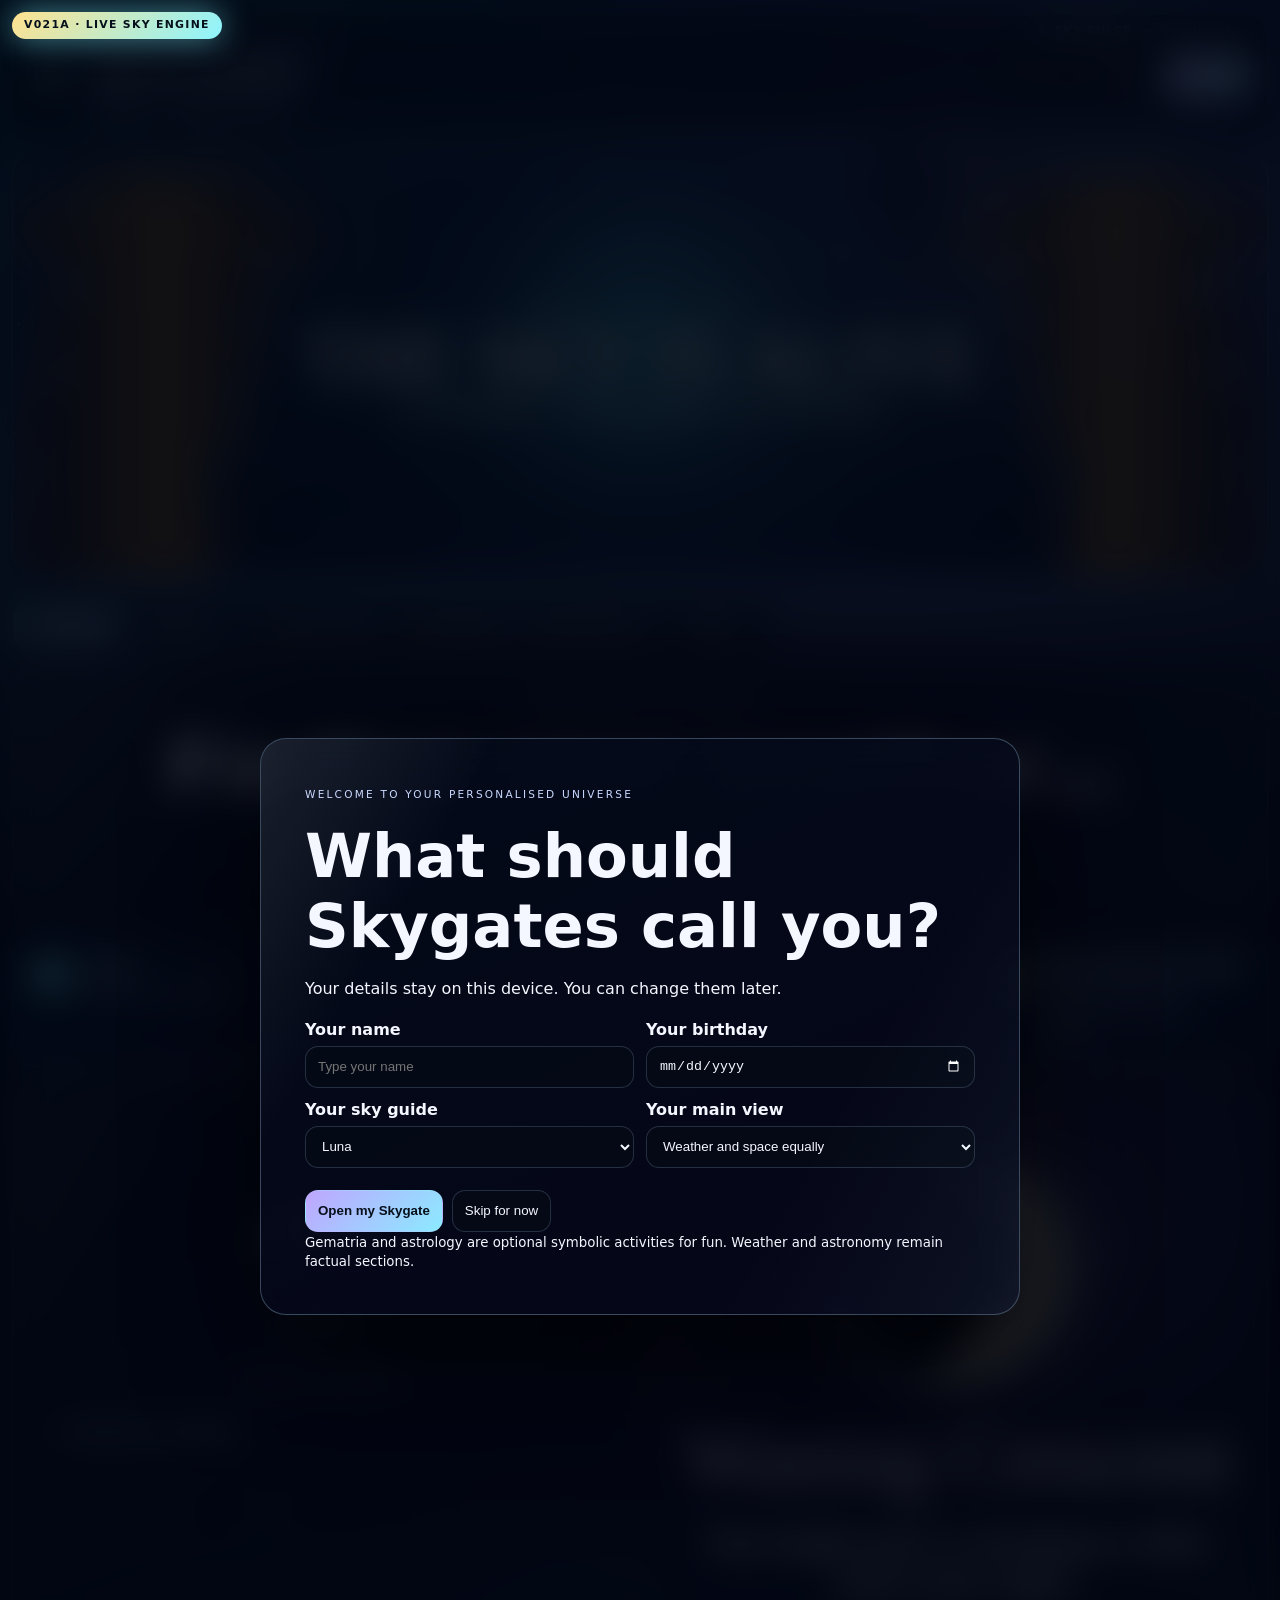
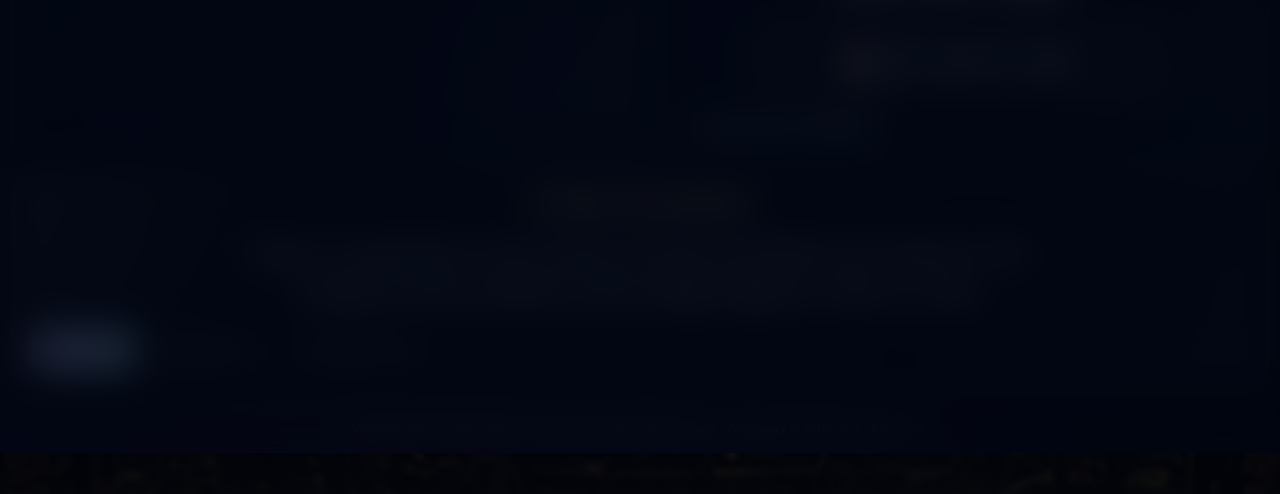
==== index.html @ b2c06897 "Publish Skygates V021 Living Sky: index.html" ====
<!doctype html><html lang="en"><head>
<meta charset="utf-8"><meta name="viewport" content="width=device-width,initial-scale=1,viewport-fit=cover"><meta name="theme-color" content="#07111f"><meta name="color-scheme" content="dark"><meta name="mobile-web-app-capable" content="yes"><meta name="apple-mobile-web-app-capable" content="yes"><meta name="apple-mobile-web-app-status-bar-style" content="black-translucent"><meta name="apple-mobile-web-app-title" content="Skygates"><meta name="description" content="SKYGATES WEATHER & ASTRONOMY — a living personalised digital weather and astronomy universe with name setup, birth Moon, custom guidance and optional symbolic number play."><link rel="manifest" href="./manifest.webmanifest"><link rel="icon" href="./oracle-icon.svg" type="image/svg+xml"><link rel="apple-touch-icon" sizes="180x180" href="./apple-touch-icon.png"><title>SKYGATES · Living Personalised Universe</title><link rel="stylesheet" href="./app.css?v=021a-visible-engine-1"></head>
<body><canvas id="digitalWorld" aria-hidden="true"></canvas><canvas id="cosmosCanvas" aria-hidden="true"></canvas><div class="scene"></div><div class="atmosphere" aria-hidden="true"><div class="cloud cloud-a"></div><div class="cloud cloud-b"></div><div class="mist"></div><div class="rain-field"></div><div class="aurora"></div></div><div class="veil"></div><div class="portal-ring" aria-hidden="true"><span></span><span></span><span></span></div><main id="app"></main><div id="modalRoot"></div><footer>Weather data: Open-Meteo · Moon cycle calculated locally · Astrology is reflective guidance.</footer><script>
(function(){
 const K='skygates-v021a-cache-reset';
 if(!sessionStorage.getItem(K)){
   sessionStorage.setItem(K,'1');
   Promise.all([
     'serviceWorker' in navigator ? navigator.serviceWorker.getRegistrations().then(rs=>Promise.all(rs.map(r=>r.unregister()))) : Promise.resolve(),
     'caches' in window ? caches.keys().then(ks=>Promise.all(ks.map(k=>caches.delete(k)))) : Promise.resolve()
   ]).then(()=>{ if(!location.search.includes('v=021a')) location.replace(location.pathname+'?v=021a-visible-engine'); });
 }
})();
</script><script src="./app.js?v=021a-visible-engine-1" defer></script></body></html>
---- app.css ----
:root{--bg:#050913;--p:rgba(7,16,31,.86);--p2:rgba(15,10,35,.84);--edge:rgba(180,215,255,.18);--txt:#f4f7ff;--mut:#aab7ca;--cyan:#8beaff;--vio:#c5a7ff;--gold:#f2d384;--good:#8df0b9;--warn:#ffd28c;--safe:env(safe-area-inset-bottom,0px)}*{box-sizing:border-box}html,body{margin:0;min-height:100%;background:#03060d;color:var(--txt);font-family:Inter,system-ui,-apple-system,Segoe UI,Arial,sans-serif}body{padding-bottom:calc(78px + var(--safe));overflow-x:hidden}.scene,.veil{position:fixed;inset:0;pointer-events:none}.scene{background:url('./bali-skygate.webp') center/cover no-repeat fixed;filter:saturate(.88) brightness(.48)}.veil{background:radial-gradient(circle at 70% 13%,rgba(185,213,255,.18),transparent 20%),linear-gradient(120deg,rgba(2,19,34,.82),rgba(21,8,39,.78) 58%,rgba(3,6,15,.94))}.shell{position:relative;z-index:1;width:min(1500px,calc(100% - 24px));margin:auto;padding:14px 0 30px}.top{display:flex;justify-content:space-between;align-items:center;gap:16px;padding:16px 18px;border:1px solid var(--edge);border-radius:24px;background:rgba(5,11,24,.8);backdrop-filter:blur(22px);box-shadow:0 22px 60px rgba(0,0,0,.4)}.brand{display:flex;align-items:center;gap:12px}.brand img{width:48px}.eyebrow{font-size:.66rem;letter-spacing:.21em;color:#c8d8ff;text-transform:uppercase}.brand h1{font:500 clamp(1.55rem,4vw,2.6rem)/1 Georgia,serif;margin:.25rem 0}.top-actions{display:flex;gap:8px;flex-wrap:wrap}.btn,select,input,textarea{border:1px solid var(--edge);background:rgba(5,10,23,.8);color:var(--txt);border-radius:13px;min-height:42px;padding:9px 12px}.btn{cursor:pointer}.btn.primary{background:linear-gradient(135deg,#bfa6ff,#8beaff);color:#07101b;font-weight:800}.tabs{display:flex;gap:8px;overflow:auto;padding:12px 2px}.tabs button{min-width:110px}.tabs .active{background:linear-gradient(135deg,rgba(139,234,255,.25),rgba(197,167,255,.25));border-color:rgba(180,220,255,.5)}.panel{border:1px solid var(--edge);border-radius:26px;background:linear-gradient(180deg,var(--p),var(--p2));backdrop-filter:blur(20px);box-shadow:0 20px 55px rgba(0,0,0,.38)}.split{display:grid;grid-template-columns:1fr 1fr;gap:14px}.hero-half{padding:20px;min-height:390px;position:relative;overflow:hidden}.hero-half h2{font:500 clamp(2rem,5vw,3.7rem)/1 Georgia,serif;margin:.35rem 0}.hero-half p{color:var(--mut);line-height:1.55}.metric-row,.card-grid{display:grid;gap:10px}.metric-row{grid-template-columns:repeat(3,1fr);margin-top:16px}.metric,.card{padding:13px;border-radius:17px;background:rgba(3,8,19,.56);border:1px solid rgba(189,216,255,.11)}.metric b{display:block;font-size:1.35rem;margin-top:4px}.metric small,.card small{color:var(--mut)}.moon-wrap{display:grid;place-items:center}.moon-svg{width:min(250px,70vw);filter:drop-shadow(0 0 34px rgba(220,235,255,.25))}.score{font-size:clamp(3rem,8vw,5rem);font-weight:800}.score.good{color:var(--good)}.score.mid{color:var(--warn)}.subgrid{display:grid;grid-template-columns:1.25fr .75fr;gap:14px;margin-top:14px}.section{padding:18px}.section h3{margin:0 0 4px;font:500 1.35rem Georgia,serif}.section p{color:var(--mut)}.timeline{display:grid;gap:7px;margin-top:12px}.time-row{display:grid;grid-template-columns:70px 44px 68px 1fr 78px;gap:8px;align-items:center;padding:10px 11px;border-radius:14px;background:rgba(3,8,19,.55)}.card-grid{grid-template-columns:repeat(3,1fr)}.sky-card,.journal-item{padding:14px;border-radius:17px;background:rgba(3,8,19,.55);border:1px solid rgba(189,216,255,.1)}.sky-card h4,.journal-item h4{margin:0 0 6px}.zodiac-grid{display:grid;grid-template-columns:repeat(4,1fr);gap:9px}.zodiac{padding:12px;border-radius:16px;background:rgba(3,8,19,.55);border:1px solid rgba(189,216,255,.1)}.zodiac.active{outline:2px solid var(--cyan)}.journal-form{display:grid;grid-template-columns:1fr 1fr;gap:10px}.journal-form textarea{grid-column:1/-1;min-height:110px}.dock{position:fixed;z-index:20;left:10px;right:10px;bottom:calc(8px + var(--safe));display:grid;grid-template-columns:repeat(5,1fr);gap:5px;padding:7px;border:1px solid var(--edge);border-radius:22px;background:rgba(3,7,17,.92);backdrop-filter:blur(22px);box-shadow:0 18px 55px rgba(0,0,0,.55)}.dock button{border:0;background:transparent;color:#a9b4c8;border-radius:15px;min-height:54px;display:grid;place-items:center;font-size:.63rem}.dock b{font-size:1.2rem}.dock .active{background:linear-gradient(135deg,#bfa6ff,#8beaff);color:#07101b}.modal{position:fixed;z-index:40;inset:0;display:none;place-items:center;padding:14px;background:rgba(1,3,9,.72);backdrop-filter:blur(12px)}.modal.open{display:grid}.modal-card{width:min(620px,100%);max-height:90vh;overflow:auto;padding:22px;border-radius:26px;background:linear-gradient(160deg,#11122b,#071522);border:1px solid var(--edge)}.row{display:flex;gap:9px;flex-wrap:wrap}.settings-grid{display:grid;grid-template-columns:1fr 1fr;gap:10px}.switch{display:flex;align-items:center;justify-content:space-between;gap:12px;padding:12px;border-radius:15px;background:rgba(3,8,19,.55)}footer{position:relative;z-index:1;text-align:center;color:#8f9bae;padding:0 16px 18px;font-size:.78rem}@media(min-width:900px){.dock{display:none}body{padding-bottom:0}}@media(max-width:900px){.top{align-items:flex-start;flex-direction:column}.split,.subgrid{grid-template-columns:1fr}.hero-half{min-height:0}.metric-row,.card-grid{grid-template-columns:repeat(2,1fr)}.zodiac-grid{grid-template-columns:repeat(2,1fr)}.tabs{display:none}.settings-grid,.journal-form{grid-template-columns:1fr}.journal-form textarea{grid-column:auto}.time-row{grid-template-columns:52px 34px 58px 1fr;font-size:.78rem}.time-row span:last-child{display:none}}

/* V017 immersive visual system */
:root{--motion:1;--depth:1;--weather-glow:rgba(74,205,255,.38);--cosmos-glow:rgba(185,120,255,.38)}
html{background:#02040a}body{perspective:1400px;background:radial-gradient(circle at 50% -10%,#17233f,#02040a 62%)}
#cosmosCanvas{position:fixed;inset:0;width:100%;height:100%;z-index:0;pointer-events:none;opacity:.9}.scene{z-index:0;transform:scale(1.04);transition:filter 1.2s ease,transform .8s ease}.atmosphere,.veil{z-index:0}.atmosphere{position:fixed;inset:0;overflow:hidden;pointer-events:none}.cloud{position:absolute;width:55vw;height:22vw;min-width:520px;min-height:190px;border-radius:50%;filter:blur(28px);opacity:.22;background:radial-gradient(ellipse,rgba(220,236,255,.72),rgba(67,100,150,.12) 60%,transparent 72%);animation:cloudDrift calc(50s/var(--motion)) linear infinite}.cloud-a{top:5%;left:-35%}.cloud-b{top:42%;right:-42%;animation-direction:reverse;animation-duration:calc(72s/var(--motion))}.mist{position:absolute;inset:55% -10% -10%;background:linear-gradient(180deg,transparent,rgba(172,205,235,.13),rgba(14,26,44,.2));filter:blur(20px);animation:mistPulse calc(9s/var(--motion)) ease-in-out infinite}.rain-field{position:absolute;inset:-20%;opacity:0;background-image:repeating-linear-gradient(112deg,transparent 0 12px,rgba(190,224,255,.28) 13px 14px,transparent 15px 27px);background-size:36px 90px;animation:rainFall calc(.65s/var(--motion)) linear infinite;transition:opacity .8s}.aurora{position:absolute;inset:-15%;opacity:.18;background:conic-gradient(from 210deg at 65% 25%,transparent,rgba(84,239,221,.2),rgba(165,99,255,.18),transparent 38%);filter:blur(55px);animation:auroraFloat calc(16s/var(--motion)) ease-in-out infinite alternate}.portal-ring{position:fixed;z-index:0;left:50%;top:48%;width:min(34vw,480px);aspect-ratio:1;transform:translate(-50%,-50%);border-radius:50%;pointer-events:none;opacity:.24;filter:drop-shadow(0 0 34px #9bdfff)}.portal-ring span{position:absolute;inset:0;border:1px solid rgba(167,224,255,.4);border-radius:50%;animation:portalSpin calc(24s/var(--motion)) linear infinite}.portal-ring span:nth-child(2){inset:10%;border-color:rgba(207,157,255,.45);animation-direction:reverse;animation-duration:calc(17s/var(--motion))}.portal-ring span:nth-child(3){inset:22%;border-style:dashed;animation-duration:calc(11s/var(--motion))}
.shell{transform-style:preserve-3d}.top,.panel,.dock{box-shadow:0 28px 80px rgba(0,0,0,.48),inset 0 1px rgba(255,255,255,.06)}.panel{position:relative;overflow:hidden;transform-style:preserve-3d;transition:transform .28s ease,box-shadow .28s ease,border-color .28s ease}.panel:before{content:"";position:absolute;inset:-1px;pointer-events:none;background:linear-gradient(120deg,rgba(255,255,255,.09),transparent 22%,transparent 72%,rgba(139,234,255,.05));mix-blend-mode:screen}.hero-half{transform-style:preserve-3d;background:radial-gradient(circle at 25% 18%,rgba(86,211,255,.11),transparent 38%),linear-gradient(145deg,rgba(4,17,34,.78),rgba(8,8,25,.74))}.hero-half:nth-child(2){background:radial-gradient(circle at 70% 18%,rgba(195,139,255,.14),transparent 42%),linear-gradient(145deg,rgba(16,8,35,.78),rgba(4,13,30,.74))}.hero-half:hover{transform:translateZ(18px) rotateX(1deg);box-shadow:0 36px 80px rgba(0,0,0,.5)}.metric,.card,.sky-card,.zodiac,.journal-item{transition:transform .25s ease,background .25s ease,box-shadow .25s ease}.metric:hover,.card:hover,.sky-card:hover,.zodiac:hover{transform:translateY(-5px) scale(1.012);background:rgba(9,20,42,.75);box-shadow:0 18px 35px rgba(0,0,0,.3)}.moon-wrap{perspective:900px}.moon-svg{animation:moonFloat calc(7s/var(--motion)) ease-in-out infinite;transform-style:preserve-3d;cursor:grab}.moon-svg:active{cursor:grabbing}.moon-orbit{position:relative;display:grid;place-items:center;min-height:290px}.moon-orbit:before,.moon-orbit:after{content:"";position:absolute;border:1px solid rgba(170,215,255,.22);border-radius:50%;width:290px;height:90px;transform:rotate(-12deg);animation:orbitSpin calc(13s/var(--motion)) linear infinite}.moon-orbit:after{width:330px;height:120px;transform:rotate(28deg);border-color:rgba(195,150,255,.2);animation-direction:reverse}.immersive-bar{display:flex;gap:8px;flex-wrap:wrap;margin:12px 0}.quality-pill{font-size:.72rem;letter-spacing:.08em;text-transform:uppercase}.cinema{position:fixed!important;z-index:60!important;inset:0!important;width:100%!important;height:100%!important;border-radius:0!important;padding:clamp(20px,5vw,70px)!important;overflow:auto!important;background:radial-gradient(circle at 50% 35%,rgba(28,52,88,.92),rgba(2,5,13,.98) 72%)!important}.cinema .moon-svg{width:min(55vh,70vw)}body.red-mode{--txt:#ff7b72;--mut:#d06460;--cyan:#ff6a5f;--vio:#9b302c;filter:saturate(.7)}body.red-mode .scene{filter:grayscale(1) sepia(1) hue-rotate(310deg) brightness(.25)}body.red-mode #cosmosCanvas{filter:sepia(1) hue-rotate(305deg) saturate(4)}body.quality-low{--motion:.35;--depth:.4}body.quality-low .cloud,body.quality-low .mist,body.quality-low .aurora,body.quality-low .portal-ring{display:none}body.quality-low #cosmosCanvas{opacity:.45}body.quality-ultra{--motion:1.35;--depth:1.25}.weather-rain .rain-field{opacity:.42}.weather-storm .rain-field{opacity:.65}.weather-storm .scene{filter:saturate(.65) brightness(.28) contrast(1.15)}.weather-clear .aurora{opacity:.28}.weather-night .scene{filter:saturate(.8) brightness(.28) hue-rotate(8deg)}
@keyframes cloudDrift{to{transform:translateX(150vw)}}@keyframes rainFall{to{background-position:-40px 110px}}@keyframes mistPulse{50%{transform:translateY(-3%) scale(1.04);opacity:.65}}@keyframes auroraFloat{to{transform:translate3d(-5%,3%,0) rotate(8deg)}}@keyframes portalSpin{to{transform:rotate(360deg)}}@keyframes moonFloat{50%{transform:translateY(-10px) rotateY(5deg) rotateX(-2deg)}}@keyframes orbitSpin{to{transform:rotate(348deg)}}
@media (prefers-reduced-motion:reduce){:root{--motion:.01}.cloud,.mist,.rain-field,.aurora,.portal-ring span,.moon-svg{animation:none!important}.panel,.card,.metric{transition:none!important}}
@media(max-width:900px){.portal-ring{width:78vw;top:36%;opacity:.14}.cloud{min-width:420px}.hero-half:hover{transform:none}.immersive-bar{display:grid;grid-template-columns:repeat(2,1fr)}}


/* V018 simple and child-friendly information design */
.welcome{padding:clamp(18px,4vw,32px);margin-bottom:14px;text-align:center;background:linear-gradient(135deg,rgba(20,74,110,.78),rgba(50,24,92,.74))}.welcome h2{font-size:clamp(2rem,7vw,4.5rem);margin:.2em 0}.big-answer{font-size:clamp(1.15rem,3vw,1.6rem)!important;color:#fff!important;font-weight:700}.simple-grid{display:grid;grid-template-columns:repeat(4,1fr);gap:12px;margin:14px 0}.answer-card{display:grid;grid-template-columns:auto 1fr;gap:13px;align-items:start;padding:17px;border-radius:22px;background:linear-gradient(150deg,rgba(13,34,60,.86),rgba(12,12,35,.78));border:1px solid rgba(190,225,255,.18);box-shadow:0 14px 38px rgba(0,0,0,.24)}.answer-card h3{margin:0 0 5px;font-size:1.08rem}.answer-card p{margin:0;color:#c6d1e3;line-height:1.45}.answer-icon{font-size:2.25rem;filter:drop-shadow(0 5px 8px rgba(0,0,0,.25))}.friendly-hero{text-align:center}.friendly-weather-icon{font-size:clamp(5rem,15vw,9rem);line-height:1}.friendly-hero>h2{font-size:clamp(2.4rem,8vw,5rem)}.kid-score{display:flex;align-items:center;justify-content:center;gap:10px;padding:12px 16px;border-radius:18px;margin:12px auto;max-width:390px;background:rgba(8,20,39,.65)}.kid-score span{font-size:1.8rem}.kid-score.great{border:2px solid #71f6b3}.kid-score.okay{border:2px solid #ffd777}.kid-score.poor{border:2px solid #ff998c}.number-details{margin-top:14px;border-radius:15px;background:rgba(2,8,20,.5);border:1px solid rgba(190,220,255,.13);overflow:hidden;text-align:left}.number-details summary{cursor:pointer;padding:12px 14px;font-weight:700;color:#bcecff;list-style:none}.number-details summary:before{content:'➕ ';}.number-details[open] summary:before{content:'➖ ';}.details-body{padding:0 14px 14px;color:#c4ccda;line-height:1.6}.story-panel{text-align:center;background:radial-gradient(circle at 50% 10%,rgba(255,205,110,.12),transparent 55%),linear-gradient(150deg,rgba(33,19,72,.85),rgba(7,25,45,.8))}.story-badge{display:inline-block;padding:7px 12px;border-radius:999px;background:rgba(255,216,125,.14);color:#ffe3a3;font-size:.75rem;font-weight:800;letter-spacing:.08em}.story-panel h3{max-width:800px;margin:16px auto;font-size:clamp(1.2rem,3vw,1.65rem);line-height:1.5}.story-timeline{display:grid;gap:8px}.story-row{display:grid;grid-template-columns:64px 46px 1fr;gap:10px;align-items:center;padding:12px;border-radius:16px;background:rgba(4,12,28,.6)}.story-row time{font-weight:800}.story-weather{font-size:1.65rem}.story-row small{display:block;color:#9eabc0;margin-top:3px}.sky-answer{display:grid;grid-template-columns:minmax(260px,.8fr) 1.2fr;gap:18px;align-items:center}.moon-week{display:grid;grid-template-columns:repeat(8,1fr);gap:7px;margin:12px 0}.moon-day{display:grid;gap:5px;text-align:center;padding:11px 5px;border-radius:15px;background:rgba(4,12,28,.58)}.moon-day span{font-size:1.75rem}.moon-day small{font-size:.68rem;color:#aab4c5}.story-card{text-align:center;max-width:760px;margin:14px auto;padding:24px;border-radius:24px;background:linear-gradient(140deg,rgba(74,34,112,.55),rgba(15,51,78,.62));border:1px solid rgba(220,190,255,.22)}.story-card h3{font-size:clamp(1.25rem,3vw,1.7rem);line-height:1.5}.retro-simple{margin-top:18px;padding:18px;border-radius:20px;background:rgba(8,20,39,.6)}.empty-story{text-align:center;padding:30px;border-radius:20px;background:rgba(8,20,39,.5);color:#bac6d7}.friendly-tabs .btn{font-weight:700}@media(max-width:1000px){.simple-grid{grid-template-columns:repeat(2,1fr)}.moon-week{grid-template-columns:repeat(4,1fr)}.sky-answer{grid-template-columns:1fr}}@media(max-width:560px){.simple-grid{grid-template-columns:1fr}.answer-card{padding:14px}.moon-week{grid-template-columns:repeat(4,1fr)}.welcome{border-radius:22px}.friendly-weather-icon{font-size:5.5rem}.number-details summary{min-height:48px;display:flex;align-items:center}.story-row{grid-template-columns:55px 40px 1fr}}


/* V019 full digital world rendering and integrated instruments */
#digitalWorld{position:fixed;inset:0;width:100%;height:100%;z-index:0;pointer-events:none;opacity:1;filter:saturate(1.08) contrast(1.03)}
body.digital-day .scene{opacity:.12}body.digital-night .scene{opacity:.08}.scene{transition:opacity 1s ease}
.digital-hud{position:absolute;inset:0;pointer-events:none}.hero-half:after{content:"";position:absolute;inset:8px;border:1px solid rgba(162,226,255,.1);border-radius:22px;box-shadow:inset 0 0 45px rgba(69,180,255,.035);pointer-events:none}
.panel{background:linear-gradient(155deg,rgba(4,12,28,.72),rgba(8,7,28,.68));border-color:rgba(176,221,255,.22)}
.panel:hover{border-color:rgba(170,231,255,.42)}
.top{background:linear-gradient(145deg,rgba(5,14,30,.78),rgba(15,8,35,.74))}
.metric,.card,.sky-card,.zodiac,.journal-item,.answer-card{box-shadow:inset 0 1px rgba(255,255,255,.05),0 12px 30px rgba(0,0,0,.16)}
.metric b,.score{font-variant-numeric:tabular-nums;text-shadow:0 0 22px currentColor}
.moon-svg{transform:translateZ(55px);animation:digitalMoonFloat calc(7s/var(--motion)) ease-in-out infinite;filter:drop-shadow(0 0 32px rgba(210,232,255,.48)) drop-shadow(0 18px 28px rgba(0,0,0,.5))}
.moon-orbit:before,.moon-orbit:after{content:"";position:absolute;left:50%;top:42%;width:min(310px,80vw);aspect-ratio:1;border-radius:50%;transform:translate(-50%,-50%) rotateX(66deg);border:1px solid rgba(140,221,255,.22);box-shadow:0 0 32px rgba(116,194,255,.08)}
.moon-orbit:after{width:min(370px,92vw);border-style:dashed;border-color:rgba(207,157,255,.2);animation:portalSpin calc(20s/var(--motion)) linear infinite}
.instrument{position:relative;overflow:hidden}.instrument:before{content:"";position:absolute;inset:-50%;background:conic-gradient(from 90deg,transparent,rgba(139,234,255,.09),transparent 28%);animation:instrumentSweep calc(9s/var(--motion)) linear infinite}
.answer-card{position:relative;overflow:hidden}.answer-card:after{content:"";position:absolute;left:0;right:0;bottom:0;height:3px;background:linear-gradient(90deg,var(--cyan),var(--vio),var(--gold));opacity:.68}
.quality-ultra #digitalWorld{filter:saturate(1.18) contrast(1.06)}.quality-low #digitalWorld{opacity:.72;filter:none}
.red-mode #digitalWorld{mix-blend-mode:screen;filter:sepia(1) saturate(4) hue-rotate(310deg) brightness(.62)}
@keyframes digitalMoonFloat{0%,100%{transform:translateY(0) rotate(-.6deg)}50%{transform:translateY(-10px) rotate(.6deg)}}
@keyframes instrumentSweep{to{transform:rotate(360deg)}}
@media(max-width:700px){#digitalWorld{opacity:.86}.portal-ring{width:72vw;top:42%}.panel{backdrop-filter:blur(16px)}.moon-orbit:before{width:260px}.moon-orbit:after{width:310px}}
@media(prefers-reduced-motion:reduce){#digitalWorld{opacity:.72}.moon-svg,.instrument:before{animation:none!important}}

/* V020 personalised universe */
.onboard-backdrop{position:fixed;inset:0;z-index:1000;display:grid;place-items:center;padding:18px;background:rgba(1,5,16,.82);backdrop-filter:blur(18px)}.onboard-card{width:min(760px,100%);padding:clamp(22px,5vw,44px);border:1px solid rgba(179,225,255,.3);box-shadow:0 40px 120px rgba(0,0,0,.65)}.onboard-card h2{font-size:clamp(2rem,6vw,3.8rem);margin:.3em 0}.onboard-grid{display:grid;grid-template-columns:repeat(2,1fr);gap:12px;margin:22px 0}.onboard-grid label{display:grid;gap:7px;text-align:left;font-weight:700}.profile-vault{background:radial-gradient(circle at 80% 10%,rgba(192,133,255,.2),transparent 35%),linear-gradient(145deg,rgba(8,25,50,.82),rgba(28,10,48,.8))}.profile-grid{display:grid;grid-template-columns:repeat(4,1fr);gap:12px;margin:16px 0}.profile-orb{display:grid;place-items:center;gap:5px;min-height:150px;padding:16px;text-align:center;border-radius:50% 50% 22px 22px;background:radial-gradient(circle at 50% 25%,rgba(185,228,255,.18),rgba(7,13,35,.72) 60%);border:1px solid rgba(181,221,255,.18)}.profile-orb>span{font-size:2.25rem}.profile-orb b{font-size:1.15rem}.profile-orb small{color:var(--mut)}.badge-row{display:flex;flex-wrap:wrap;gap:8px}.achievement{padding:9px 12px;border-radius:999px;background:rgba(7,15,32,.55);border:1px solid rgba(180,210,255,.12);opacity:.45}.achievement.earned{opacity:1;border-color:rgba(255,217,126,.48);box-shadow:0 0 20px rgba(255,211,114,.1)}.gematria{background:linear-gradient(145deg,rgba(34,12,56,.84),rgba(7,28,47,.82))}.letter-values{display:flex;flex-wrap:wrap;gap:8px;margin:18px 0}.letter-values span{display:grid;place-items:center;min-width:54px;padding:10px;border-radius:14px;background:rgba(8,17,38,.72);border:1px solid rgba(193,224,255,.16)}.letter-values b{font-size:1.35rem}.letter-values small{color:var(--cyan)}.equation{font-size:1.05rem;overflow-wrap:anywhere}.custom-home{margin:18px 0;padding:16px;border-radius:18px;background:rgba(5,14,31,.55)}.custom-home{display:flex;flex-wrap:wrap;gap:10px}.custom-home h3{width:100%;margin:0 0 4px}.custom-home label{padding:9px 12px;border-radius:999px;background:rgba(20,42,70,.65)}
@media(max-width:760px){.onboard-grid,.profile-grid{grid-template-columns:1fr 1fr}.profile-orb{min-height:130px}}@media(max-width:480px){.onboard-grid,.profile-grid{grid-template-columns:1fr}.onboard-card{max-height:92vh;overflow:auto}.profile-orb{border-radius:22px;min-height:110px}}


/* V021 Living Sky visual effects — additive, weather-reactive and accessibility-safe */
:root{--v21-cyan:#7df4ff;--v21-violet:#b58cff;--v21-gold:#ffd986;--v21-pulse:.65}
.v021-world{position:fixed;inset:0;z-index:0;pointer-events:none;overflow:hidden;mix-blend-mode:screen}
.v021-aurora{position:absolute;inset:-35% -25% 15%;opacity:.34;filter:blur(45px) saturate(1.35);background:conic-gradient(from 210deg at 55% 35%,transparent 0 14%,rgba(49,255,209,.28) 20%,rgba(111,142,255,.22) 30%,rgba(206,92,255,.24) 39%,transparent 50%);animation:v21Aurora calc(18s/var(--motion)) ease-in-out infinite alternate}
.v021-nebula{position:absolute;width:58vw;height:58vw;right:-18vw;top:-20vw;border-radius:50%;background:radial-gradient(circle,rgba(139,234,255,.16),rgba(172,104,255,.09) 38%,transparent 70%);filter:blur(18px);animation:v21Nebula calc(22s/var(--motion)) ease-in-out infinite alternate}
.v021-horizon{position:absolute;left:-10%;right:-10%;bottom:-18%;height:42%;background:radial-gradient(ellipse at 50% 0,rgba(93,205,255,.15),rgba(106,73,211,.07) 42%,transparent 72%);filter:blur(26px);animation:v21Horizon calc(8s/var(--motion)) ease-in-out infinite}
.v021-scan{position:absolute;inset:0;opacity:.12;background:linear-gradient(180deg,transparent 0 49.8%,rgba(157,232,255,.25) 50%,transparent 50.2%);background-size:100% 150px;animation:v21Scan calc(8s/var(--motion)) linear infinite}
.v021-flash{position:fixed;inset:0;z-index:2;pointer-events:none;background:radial-gradient(circle at 62% 18%,rgba(220,240,255,.92),rgba(125,170,255,.18) 23%,transparent 56%);opacity:0}.v021-flash.on{animation:v21Flash .75s ease-out}
.v021-pulse{position:fixed;z-index:25;right:14px;top:14px;display:flex;align-items:center;gap:9px;padding:9px 13px;border:1px solid rgba(169,226,255,.25);border-radius:999px;background:rgba(3,10,25,.62);backdrop-filter:blur(18px);box-shadow:0 10px 38px rgba(0,0,0,.3),0 0 28px rgba(86,207,255,.09);font-size:.72rem;letter-spacing:.06em;color:#dff8ff;pointer-events:none}.v021-pulse-dot{width:8px;height:8px;border-radius:50%;background:var(--v21-cyan);box-shadow:0 0 0 0 rgba(125,244,255,.5);animation:v21Dot calc(2s/var(--motion)) ease-out infinite}.v021-pulse strong{color:#fff}.v021-pulse span{color:#9fc5d8}
.panel,.answer-card,.profile-orb,.sky-card{isolation:isolate}.panel:after,.answer-card:before,.profile-orb:before,.sky-card:before{content:"";position:absolute;inset:-100% -35%;pointer-events:none;background:linear-gradient(110deg,transparent 42%,rgba(255,255,255,.09) 49%,rgba(139,234,255,.08) 51%,transparent 58%);transform:translateX(-55%) rotate(4deg);animation:v21GlassSweep calc(13s/var(--motion)) ease-in-out infinite}.answer-card:nth-child(2):before,.profile-orb:nth-child(2):before{animation-delay:-3s}.answer-card:nth-child(3):before,.profile-orb:nth-child(3):before{animation-delay:-6s}.answer-card:nth-child(4):before,.profile-orb:nth-child(4):before{animation-delay:-9s}
#view.v021-enter{animation:v21Enter .55s cubic-bezier(.2,.8,.2,1)}
.v021-ripple{position:fixed;z-index:999;pointer-events:none;width:18px;height:18px;border:1px solid rgba(158,237,255,.8);border-radius:50%;transform:translate(-50%,-50%);box-shadow:0 0 20px rgba(112,218,255,.45);animation:v21Ripple .9s ease-out forwards}
body.weather-storm .v021-aurora{opacity:.18}body.weather-rain .v021-horizon{opacity:.8}body.weather-clear .v021-aurora{opacity:.5}body.weather-night .v021-nebula{opacity:1}.quality-low .v021-scan,.quality-low .v021-nebula{display:none}.quality-low .v021-aurora{opacity:.13}.red-mode .v021-world,.red-mode .v021-pulse{filter:hue-rotate(300deg) saturate(2.2)}
@keyframes v21Aurora{0%{transform:translate3d(-5%,0,0) rotate(-5deg) scale(1)}100%{transform:translate3d(8%,8%,0) rotate(7deg) scale(1.13)}}
@keyframes v21Nebula{to{transform:translate3d(-9%,10%,0) scale(1.15);opacity:.7}}
@keyframes v21Horizon{50%{transform:scaleX(1.08) translateY(-3%);opacity:.65}}
@keyframes v21Scan{to{background-position:0 150px}}
@keyframes v21Flash{0%{opacity:0}8%{opacity:.9}16%{opacity:.08}25%{opacity:.65}100%{opacity:0}}
@keyframes v21Dot{70%{box-shadow:0 0 0 10px rgba(125,244,255,0)}}
@keyframes v21GlassSweep{0%,68%{transform:translateX(-62%) rotate(4deg)}86%,100%{transform:translateX(62%) rotate(4deg)}}
@keyframes v21Enter{from{opacity:.25;transform:translateY(12px) scale(.992);filter:blur(5px)}to{opacity:1;transform:none;filter:none}}
@keyframes v21Ripple{to{width:180px;height:180px;opacity:0;border-width:0}}
@media(max-width:900px){.v021-pulse{top:auto;right:10px;bottom:calc(76px + var(--safe));max-width:calc(100% - 20px)}.v021-scan{opacity:.07}.v021-aurora{opacity:.25}}
@media(prefers-reduced-motion:reduce){.v021-aurora,.v021-nebula,.v021-horizon,.v021-scan,.v021-pulse-dot,.panel:after,.answer-card:before,.profile-orb:before,.sky-card:before{animation:none!important}.v021-ripple{display:none}.v021-world{opacity:.55}}


/* V021A unmistakable visible live-sky engine */
.v021a-version{position:fixed;z-index:1000;left:12px;top:12px;padding:8px 12px;border-radius:999px;background:linear-gradient(135deg,#ffe18e,#8df4ff);color:#06101c;font:900 .68rem/1 system-ui;letter-spacing:.12em;box-shadow:0 0 32px rgba(125,244,255,.55);pointer-events:none}
.v021a-stage{position:relative;height:clamp(230px,35vw,430px);margin:12px 0 16px;border-radius:30px;overflow:hidden;border:1px solid rgba(139,234,255,.45);background:radial-gradient(circle at 50% 44%,rgba(81,220,255,.22),transparent 23%),linear-gradient(180deg,rgba(3,9,24,.3),rgba(3,6,18,.9));box-shadow:0 0 70px rgba(85,190,255,.18),inset 0 0 80px rgba(119,74,230,.18)}
.v021a-stage canvas{position:absolute;inset:0;width:100%;height:100%}
.v021a-stage-copy{position:absolute;z-index:2;left:50%;top:50%;transform:translate(-50%,-50%);text-align:center;width:min(92%,720px);text-shadow:0 2px 20px #000,0 0 34px rgba(118,226,255,.65);pointer-events:none}
.v021a-stage-copy small{display:block;color:#aeeeff;letter-spacing:.24em;font-weight:900;font-size:.7rem}.v021a-stage-copy h2{margin:.35rem 0;font:500 clamp(2rem,7vw,5rem)/.9 Georgia,serif}.v021a-stage-copy p{margin:0;color:#e7f8ff;font-weight:700}
.v021a-gate{position:absolute;z-index:1;top:4%;bottom:0;width:34%;filter:drop-shadow(0 0 28px rgba(255,207,107,.38));opacity:.9;pointer-events:none}.v021a-gate.left{left:-4%;transform:perspective(700px) rotateY(13deg)}.v021a-gate.right{right:-4%;transform:scaleX(-1) perspective(700px) rotateY(13deg)}
.v021a-gate:before,.v021a-gate:after{content:"";position:absolute;background:linear-gradient(90deg,#1b1620,#735126 50%,#19131e);border:1px solid rgba(255,223,151,.42)}.v021a-gate:before{left:16%;right:22%;top:4%;bottom:0;clip-path:polygon(18% 0,82% 0,100% 12%,82% 19%,94% 28%,75% 34%,90% 44%,70% 51%,82% 63%,63% 70%,70% 100%,0 100%,8% 70%,0 57%,18% 48%,4% 37%,25% 28%,10% 18%,30% 11%)}.v021a-gate:after{left:5%;right:8%;top:12%;height:8%;clip-path:polygon(0 50%,18% 0,50% 35%,82% 0,100% 50%,82% 100%,50% 65%,18% 100%)}
.v021a-stage:after{content:"";position:absolute;inset:0;background:repeating-linear-gradient(180deg,transparent 0 5px,rgba(120,225,255,.045) 6px 7px);mix-blend-mode:screen;pointer-events:none;animation:v21aScan 4s linear infinite}
body.weather-storm .v021a-stage{box-shadow:0 0 90px rgba(160,190,255,.36),inset 0 0 100px rgba(70,90,160,.28)}
@keyframes v21aScan{to{transform:translateY(14px)}}
@media(max-width:600px){.v021a-version{top:auto;bottom:calc(78px + var(--safe));left:8px}.v021a-stage{height:300px;border-radius:22px}.v021a-gate{width:48%}.v021a-stage-copy h2{font-size:2.6rem}.v021a-stage-copy p{font-size:.86rem}}
@media(prefers-reduced-motion:reduce){.v021a-stage:after{animation:none}}
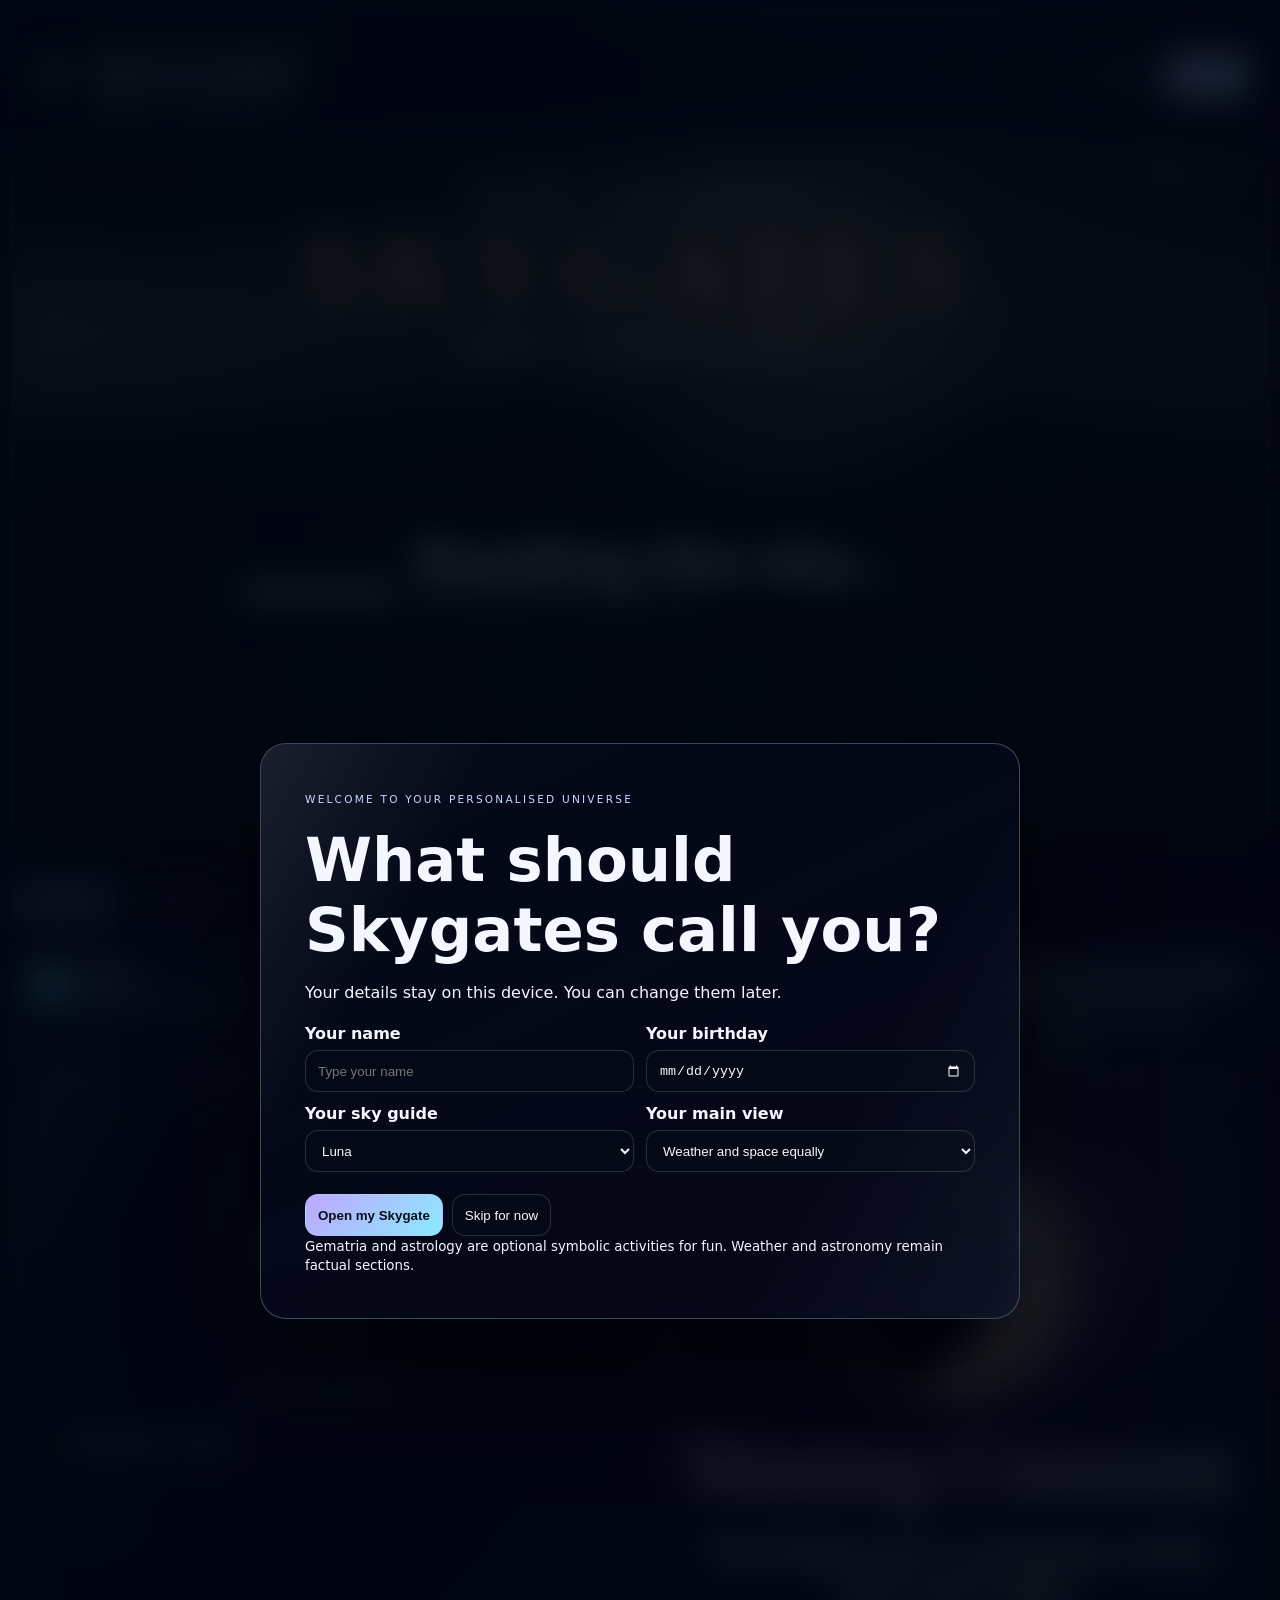
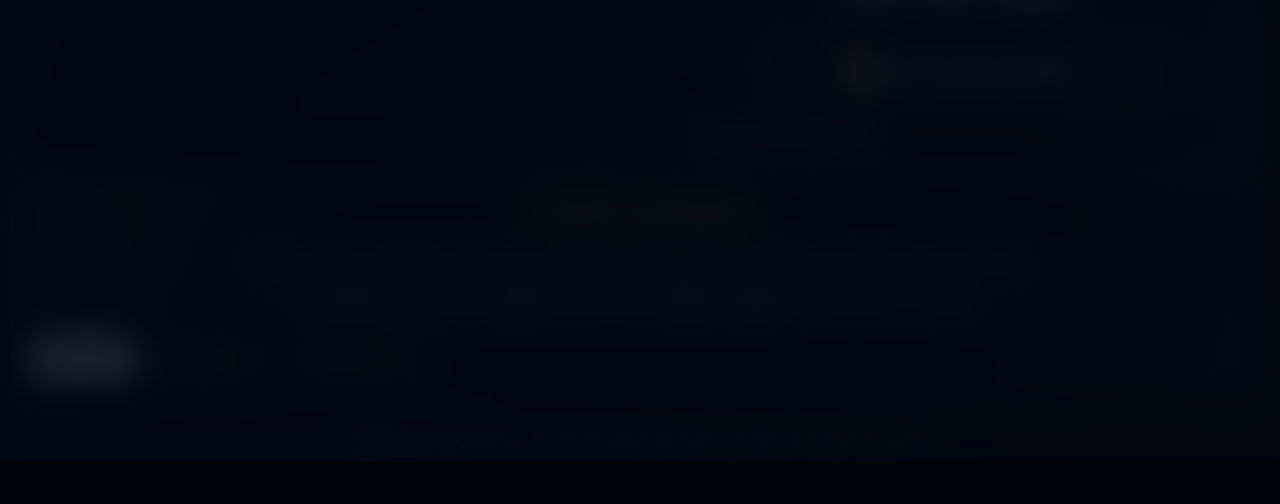
==== commit 06e17d7a: "Publish Skygates V020F: index.html" ====
--- a/index.html
+++ b/index.html
@@ -1,14 +1,14 @@
 <!doctype html><html lang="en"><head>
-<meta charset="utf-8"><meta name="viewport" content="width=device-width,initial-scale=1,viewport-fit=cover"><meta name="theme-color" content="#07111f"><meta name="color-scheme" content="dark"><meta name="mobile-web-app-capable" content="yes"><meta name="apple-mobile-web-app-capable" content="yes"><meta name="apple-mobile-web-app-status-bar-style" content="black-translucent"><meta name="apple-mobile-web-app-title" content="Skygates"><meta name="description" content="SKYGATES WEATHER & ASTRONOMY — a living personalised digital weather and astronomy universe with name setup, birth Moon, custom guidance and optional symbolic number play."><link rel="manifest" href="./manifest.webmanifest"><link rel="icon" href="./oracle-icon.svg" type="image/svg+xml"><link rel="apple-touch-icon" sizes="180x180" href="./apple-touch-icon.png"><title>SKYGATES · Living Personalised Universe</title><link rel="stylesheet" href="./app.css?v=021a-visible-engine-1"></head>
+<meta charset="utf-8"><meta name="viewport" content="width=device-width,initial-scale=1,viewport-fit=cover"><meta name="theme-color" content="#07111f"><meta name="color-scheme" content="dark"><meta name="mobile-web-app-capable" content="yes"><meta name="apple-mobile-web-app-capable" content="yes"><meta name="apple-mobile-web-app-status-bar-style" content="black-translucent"><meta name="apple-mobile-web-app-title" content="Skygates"><meta name="description" content="SKYGATES WEATHER & ASTRONOMY — a personalised digital weather and astronomy universe with name setup, birth Moon, custom guidance and optional symbolic number play."><link rel="manifest" href="./manifest.webmanifest"><link rel="icon" href="./oracle-icon.svg" type="image/svg+xml"><link rel="apple-touch-icon" sizes="180x180" href="./apple-touch-icon.png"><title>SKYGATES · My Personalised Universe</title><link rel="stylesheet" href="./app.css?v=022-real-3d-1"></head>
 <body><canvas id="digitalWorld" aria-hidden="true"></canvas><canvas id="cosmosCanvas" aria-hidden="true"></canvas><div class="scene"></div><div class="atmosphere" aria-hidden="true"><div class="cloud cloud-a"></div><div class="cloud cloud-b"></div><div class="mist"></div><div class="rain-field"></div><div class="aurora"></div></div><div class="veil"></div><div class="portal-ring" aria-hidden="true"><span></span><span></span><span></span></div><main id="app"></main><div id="modalRoot"></div><footer>Weather data: Open-Meteo · Moon cycle calculated locally · Astrology is reflective guidance.</footer><script>
 (function(){
- const K='skygates-v021a-cache-reset';
+ const K='skygates-v022-cache-reset';
  if(!sessionStorage.getItem(K)){
    sessionStorage.setItem(K,'1');
    Promise.all([
-     'serviceWorker' in navigator ? navigator.serviceWorker.getRegistrations().then(rs=>Promise.all(rs.map(r=>r.unregister()))) : Promise.resolve(),
-     'caches' in window ? caches.keys().then(ks=>Promise.all(ks.map(k=>caches.delete(k)))) : Promise.resolve()
-   ]).then(()=>{ if(!location.search.includes('v=021a')) location.replace(location.pathname+'?v=021a-visible-engine'); });
+     'serviceWorker' in navigator?navigator.serviceWorker.getRegistrations().then(rs=>Promise.all(rs.map(r=>r.unregister()))):Promise.resolve(),
+     'caches' in window?caches.keys().then(ks=>Promise.all(ks.map(k=>caches.delete(k)))):Promise.resolve()
+   ]).then(()=>{if(!location.search.includes('v=022'))location.replace(location.pathname+'?v=022-real-3d');});
  }
 })();
-</script><script src="./app.js?v=021a-visible-engine-1" defer></script></body></html>+</script><script src="./app.js?v=022-real-3d-1" defer></script></body></html>
--- a/app.css
+++ b/app.css
@@ -41,42 +41,35 @@
 @media(max-width:760px){.onboard-grid,.profile-grid{grid-template-columns:1fr 1fr}.profile-orb{min-height:130px}}@media(max-width:480px){.onboard-grid,.profile-grid{grid-template-columns:1fr}.onboard-card{max-height:92vh;overflow:auto}.profile-orb{border-radius:22px;min-height:110px}}
 
 
-/* V021 Living Sky visual effects — additive, weather-reactive and accessibility-safe */
-:root{--v21-cyan:#7df4ff;--v21-violet:#b58cff;--v21-gold:#ffd986;--v21-pulse:.65}
-.v021-world{position:fixed;inset:0;z-index:0;pointer-events:none;overflow:hidden;mix-blend-mode:screen}
-.v021-aurora{position:absolute;inset:-35% -25% 15%;opacity:.34;filter:blur(45px) saturate(1.35);background:conic-gradient(from 210deg at 55% 35%,transparent 0 14%,rgba(49,255,209,.28) 20%,rgba(111,142,255,.22) 30%,rgba(206,92,255,.24) 39%,transparent 50%);animation:v21Aurora calc(18s/var(--motion)) ease-in-out infinite alternate}
-.v021-nebula{position:absolute;width:58vw;height:58vw;right:-18vw;top:-20vw;border-radius:50%;background:radial-gradient(circle,rgba(139,234,255,.16),rgba(172,104,255,.09) 38%,transparent 70%);filter:blur(18px);animation:v21Nebula calc(22s/var(--motion)) ease-in-out infinite alternate}
-.v021-horizon{position:absolute;left:-10%;right:-10%;bottom:-18%;height:42%;background:radial-gradient(ellipse at 50% 0,rgba(93,205,255,.15),rgba(106,73,211,.07) 42%,transparent 72%);filter:blur(26px);animation:v21Horizon calc(8s/var(--motion)) ease-in-out infinite}
-.v021-scan{position:absolute;inset:0;opacity:.12;background:linear-gradient(180deg,transparent 0 49.8%,rgba(157,232,255,.25) 50%,transparent 50.2%);background-size:100% 150px;animation:v21Scan calc(8s/var(--motion)) linear infinite}
-.v021-flash{position:fixed;inset:0;z-index:2;pointer-events:none;background:radial-gradient(circle at 62% 18%,rgba(220,240,255,.92),rgba(125,170,255,.18) 23%,transparent 56%);opacity:0}.v021-flash.on{animation:v21Flash .75s ease-out}
-.v021-pulse{position:fixed;z-index:25;right:14px;top:14px;display:flex;align-items:center;gap:9px;padding:9px 13px;border:1px solid rgba(169,226,255,.25);border-radius:999px;background:rgba(3,10,25,.62);backdrop-filter:blur(18px);box-shadow:0 10px 38px rgba(0,0,0,.3),0 0 28px rgba(86,207,255,.09);font-size:.72rem;letter-spacing:.06em;color:#dff8ff;pointer-events:none}.v021-pulse-dot{width:8px;height:8px;border-radius:50%;background:var(--v21-cyan);box-shadow:0 0 0 0 rgba(125,244,255,.5);animation:v21Dot calc(2s/var(--motion)) ease-out infinite}.v021-pulse strong{color:#fff}.v021-pulse span{color:#9fc5d8}
-.panel,.answer-card,.profile-orb,.sky-card{isolation:isolate}.panel:after,.answer-card:before,.profile-orb:before,.sky-card:before{content:"";position:absolute;inset:-100% -35%;pointer-events:none;background:linear-gradient(110deg,transparent 42%,rgba(255,255,255,.09) 49%,rgba(139,234,255,.08) 51%,transparent 58%);transform:translateX(-55%) rotate(4deg);animation:v21GlassSweep calc(13s/var(--motion)) ease-in-out infinite}.answer-card:nth-child(2):before,.profile-orb:nth-child(2):before{animation-delay:-3s}.answer-card:nth-child(3):before,.profile-orb:nth-child(3):before{animation-delay:-6s}.answer-card:nth-child(4):before,.profile-orb:nth-child(4):before{animation-delay:-9s}
-#view.v021-enter{animation:v21Enter .55s cubic-bezier(.2,.8,.2,1)}
-.v021-ripple{position:fixed;z-index:999;pointer-events:none;width:18px;height:18px;border:1px solid rgba(158,237,255,.8);border-radius:50%;transform:translate(-50%,-50%);box-shadow:0 0 20px rgba(112,218,255,.45);animation:v21Ripple .9s ease-out forwards}
-body.weather-storm .v021-aurora{opacity:.18}body.weather-rain .v021-horizon{opacity:.8}body.weather-clear .v021-aurora{opacity:.5}body.weather-night .v021-nebula{opacity:1}.quality-low .v021-scan,.quality-low .v021-nebula{display:none}.quality-low .v021-aurora{opacity:.13}.red-mode .v021-world,.red-mode .v021-pulse{filter:hue-rotate(300deg) saturate(2.2)}
-@keyframes v21Aurora{0%{transform:translate3d(-5%,0,0) rotate(-5deg) scale(1)}100%{transform:translate3d(8%,8%,0) rotate(7deg) scale(1.13)}}
-@keyframes v21Nebula{to{transform:translate3d(-9%,10%,0) scale(1.15);opacity:.7}}
-@keyframes v21Horizon{50%{transform:scaleX(1.08) translateY(-3%);opacity:.65}}
-@keyframes v21Scan{to{background-position:0 150px}}
-@keyframes v21Flash{0%{opacity:0}8%{opacity:.9}16%{opacity:.08}25%{opacity:.65}100%{opacity:0}}
-@keyframes v21Dot{70%{box-shadow:0 0 0 10px rgba(125,244,255,0)}}
-@keyframes v21GlassSweep{0%,68%{transform:translateX(-62%) rotate(4deg)}86%,100%{transform:translateX(62%) rotate(4deg)}}
-@keyframes v21Enter{from{opacity:.25;transform:translateY(12px) scale(.992);filter:blur(5px)}to{opacity:1;transform:none;filter:none}}
-@keyframes v21Ripple{to{width:180px;height:180px;opacity:0;border-width:0}}
-@media(max-width:900px){.v021-pulse{top:auto;right:10px;bottom:calc(76px + var(--safe));max-width:calc(100% - 20px)}.v021-scan{opacity:.07}.v021-aurora{opacity:.25}}
-@media(prefers-reduced-motion:reduce){.v021-aurora,.v021-nebula,.v021-horizon,.v021-scan,.v021-pulse-dot,.panel:after,.answer-card:before,.profile-orb:before,.sky-card:before{animation:none!important}.v021-ripple{display:none}.v021-world{opacity:.55}}
-
-
-/* V021A unmistakable visible live-sky engine */
-.v021a-version{position:fixed;z-index:1000;left:12px;top:12px;padding:8px 12px;border-radius:999px;background:linear-gradient(135deg,#ffe18e,#8df4ff);color:#06101c;font:900 .68rem/1 system-ui;letter-spacing:.12em;box-shadow:0 0 32px rgba(125,244,255,.55);pointer-events:none}
-.v021a-stage{position:relative;height:clamp(230px,35vw,430px);margin:12px 0 16px;border-radius:30px;overflow:hidden;border:1px solid rgba(139,234,255,.45);background:radial-gradient(circle at 50% 44%,rgba(81,220,255,.22),transparent 23%),linear-gradient(180deg,rgba(3,9,24,.3),rgba(3,6,18,.9));box-shadow:0 0 70px rgba(85,190,255,.18),inset 0 0 80px rgba(119,74,230,.18)}
-.v021a-stage canvas{position:absolute;inset:0;width:100%;height:100%}
-.v021a-stage-copy{position:absolute;z-index:2;left:50%;top:50%;transform:translate(-50%,-50%);text-align:center;width:min(92%,720px);text-shadow:0 2px 20px #000,0 0 34px rgba(118,226,255,.65);pointer-events:none}
-.v021a-stage-copy small{display:block;color:#aeeeff;letter-spacing:.24em;font-weight:900;font-size:.7rem}.v021a-stage-copy h2{margin:.35rem 0;font:500 clamp(2rem,7vw,5rem)/.9 Georgia,serif}.v021a-stage-copy p{margin:0;color:#e7f8ff;font-weight:700}
-.v021a-gate{position:absolute;z-index:1;top:4%;bottom:0;width:34%;filter:drop-shadow(0 0 28px rgba(255,207,107,.38));opacity:.9;pointer-events:none}.v021a-gate.left{left:-4%;transform:perspective(700px) rotateY(13deg)}.v021a-gate.right{right:-4%;transform:scaleX(-1) perspective(700px) rotateY(13deg)}
-.v021a-gate:before,.v021a-gate:after{content:"";position:absolute;background:linear-gradient(90deg,#1b1620,#735126 50%,#19131e);border:1px solid rgba(255,223,151,.42)}.v021a-gate:before{left:16%;right:22%;top:4%;bottom:0;clip-path:polygon(18% 0,82% 0,100% 12%,82% 19%,94% 28%,75% 34%,90% 44%,70% 51%,82% 63%,63% 70%,70% 100%,0 100%,8% 70%,0 57%,18% 48%,4% 37%,25% 28%,10% 18%,30% 11%)}.v021a-gate:after{left:5%;right:8%;top:12%;height:8%;clip-path:polygon(0 50%,18% 0,50% 35%,82% 0,100% 50%,82% 100%,50% 65%,18% 100%)}
-.v021a-stage:after{content:"";position:absolute;inset:0;background:repeating-linear-gradient(180deg,transparent 0 5px,rgba(120,225,255,.045) 6px 7px);mix-blend-mode:screen;pointer-events:none;animation:v21aScan 4s linear infinite}
-body.weather-storm .v021a-stage{box-shadow:0 0 90px rgba(160,190,255,.36),inset 0 0 100px rgba(70,90,160,.28)}
-@keyframes v21aScan{to{transform:translateY(14px)}}
-@media(max-width:600px){.v021a-version{top:auto;bottom:calc(78px + var(--safe));left:8px}.v021a-stage{height:300px;border-radius:22px}.v021a-gate{width:48%}.v021a-stage-copy h2{font-size:2.6rem}.v021a-stage-copy p{font-size:.86rem}}
-@media(prefers-reduced-motion:reduce){.v021a-stage:after{animation:none}}
+/* V022 real live 3D temple world - all displayed values are supplied by live app state */
+:root{--v22-gold:#f5d58b;--v22-glass:rgba(4,12,22,.68)}
+body{background:#02070d;overflow-x:hidden}
+.scene{background:none!important;opacity:0!important}
+#digitalWorld,#cosmosCanvas,.portal-ring{display:none!important}
+.v022-world{position:relative;min-height:min(78vh,820px);margin:10px 0 18px;border-radius:32px;overflow:hidden;border:1px solid rgba(250,216,143,.38);box-shadow:0 28px 90px rgba(0,0,0,.52),0 0 64px rgba(91,175,255,.14);isolation:isolate;perspective:1000px;background:#050b12}
+.v022-scene{position:absolute;inset:-4%;z-index:0;background-image:url('./skygates-temple-world.png');background-size:cover;background-position:center 22%;transform:translate3d(var(--scene-x,0),var(--scene-y,0),0) scale(1.09);transition:filter 1.3s ease,transform .18s ease-out;filter:saturate(1.08) contrast(1.06) brightness(.78)}
+.v022-world[data-day='1'] .v022-scene{filter:saturate(1.08) contrast(1.05) brightness(.98)}
+.v022-world[data-weather='clear'] .v022-scene{filter:saturate(1.2) contrast(1.03) brightness(1.05)}
+.v022-world[data-weather='rain'] .v022-scene{filter:saturate(.88) contrast(1.12) brightness(.68) hue-rotate(4deg)}
+.v022-world[data-weather='storm'] .v022-scene{filter:saturate(.68) contrast(1.2) brightness(.52) hue-rotate(8deg)}
+.v022-world[data-weather='fog'] .v022-scene{filter:saturate(.72) contrast(.9) brightness(.83)}
+.v022-world:before{content:'';position:absolute;inset:0;z-index:1;background:linear-gradient(180deg,rgba(2,7,14,.05),rgba(2,7,14,.08) 46%,rgba(2,7,14,.9) 100%),radial-gradient(circle at 50% 38%,transparent 0 22%,rgba(0,0,0,.26) 78%);pointer-events:none}
+.v022-weather-canvas{position:absolute;inset:0;z-index:2;width:100%;height:100%;pointer-events:none}
+.v022-cloud-layer{position:absolute;z-index:2;inset:-20% -35% 35%;opacity:calc(var(--cloud,40)/115);background:radial-gradient(ellipse at 20% 55%,rgba(220,232,240,.7),transparent 30%),radial-gradient(ellipse at 58% 40%,rgba(130,150,170,.72),transparent 38%),radial-gradient(ellipse at 85% 58%,rgba(205,215,225,.56),transparent 28%);filter:blur(24px);animation:v22Cloud 34s linear infinite;pointer-events:none}
+.v022-light{position:absolute;z-index:3;inset:0;background:radial-gradient(circle at 62% 26%,rgba(255,220,145,.38),transparent 24%);mix-blend-mode:screen;opacity:var(--sun,.7);pointer-events:none;transition:opacity 1s}
+.v022-hud{position:relative;z-index:5;min-height:min(78vh,820px);display:flex;flex-direction:column;justify-content:space-between;padding:clamp(18px,4vw,42px)}
+.v022-brand{text-align:center;text-shadow:0 3px 22px rgba(0,0,0,.95)}
+.v022-brand small{letter-spacing:.26em;color:#fff;font-weight:800}.v022-brand h1{font:500 clamp(2.5rem,8vw,6.6rem)/.9 Georgia,serif;letter-spacing:.18em;color:var(--v22-gold);margin:.18em 0}.v022-brand p{margin:0;font-weight:700;color:#eaf7ff}
+.v022-status{display:flex;justify-content:center;gap:8px;flex-wrap:wrap;margin-top:12px}.v022-chip{padding:8px 12px;border-radius:999px;background:rgba(3,11,22,.58);border:1px solid rgba(255,255,255,.18);backdrop-filter:blur(16px);font-size:.78rem}
+.v022-live-card{width:min(860px,100%);margin:0 auto;padding:clamp(18px,3vw,30px);border-radius:28px;background:linear-gradient(145deg,rgba(4,13,24,.82),rgba(3,8,16,.63));border:1px solid rgba(255,229,172,.35);backdrop-filter:blur(24px) saturate(1.25);box-shadow:0 20px 70px rgba(0,0,0,.4),inset 0 1px rgba(255,255,255,.1)}
+.v022-now{display:grid;grid-template-columns:auto 1fr;gap:22px;align-items:center}.v022-temp{font:500 clamp(4.8rem,16vw,9.5rem)/.75 Georgia,serif;color:#fff;text-shadow:0 0 30px rgba(255,228,170,.28)}.v022-condition h2{margin:0;font-size:clamp(1.6rem,4vw,3rem)}.v022-condition p{margin:.35rem 0;color:#dce9f3}
+.v022-metrics{display:grid;grid-template-columns:repeat(4,1fr);gap:9px;margin-top:18px}.v022-metric{padding:12px;border-radius:17px;background:rgba(7,18,31,.62);border:1px solid rgba(255,255,255,.12);text-align:center}.v022-metric small{display:block;color:#aebdca}.v022-metric b{display:block;font-size:1.1rem;margin-top:4px}
+.v022-tabs{display:grid;grid-template-columns:repeat(6,1fr);gap:7px;margin-top:13px}.v022-tabs button{min-height:46px;border-radius:15px;border:1px solid rgba(255,255,255,.14);background:rgba(3,11,21,.66);color:#eaf5ff;font-weight:800}.v022-tabs button:hover,.v022-tabs button:focus{background:rgba(245,213,139,.19);border-color:rgba(245,213,139,.6)}
+.v022-version{position:absolute;right:12px;top:12px;z-index:8;padding:7px 10px;border-radius:999px;background:rgba(2,8,15,.72);border:1px solid rgba(245,213,139,.48);font-size:.62rem;letter-spacing:.12em;color:#ffe9b5}
+.v022-pulse{display:inline-block;width:8px;height:8px;border-radius:50%;background:#6ef5ae;box-shadow:0 0 15px #6ef5ae;margin-right:6px;animation:v22Pulse 1.5s ease-in-out infinite}
+body.v022-world-active .top{background:rgba(4,10,20,.72);backdrop-filter:blur(18px)}
+body.v022-world-active .welcome{display:none}
+@keyframes v22Cloud{to{transform:translateX(22%)}}
+@keyframes v22Pulse{50%{opacity:.35;transform:scale(.7)}}
+@media(max-width:720px){.v022-world{min-height:720px;margin-left:-10px;margin-right:-10px;border-radius:0}.v022-hud{min-height:720px;padding:18px 12px 22px}.v022-brand h1{font-size:3rem;letter-spacing:.11em}.v022-now{grid-template-columns:1fr;text-align:center;gap:8px}.v022-temp{font-size:6rem}.v022-metrics{grid-template-columns:1fr 1fr}.v022-tabs{grid-template-columns:repeat(3,1fr)}.v022-live-card{border-radius:23px}}
+@media(prefers-reduced-motion:reduce){.v022-cloud-layer,.v022-pulse{animation:none}.v022-scene{transition:none}}
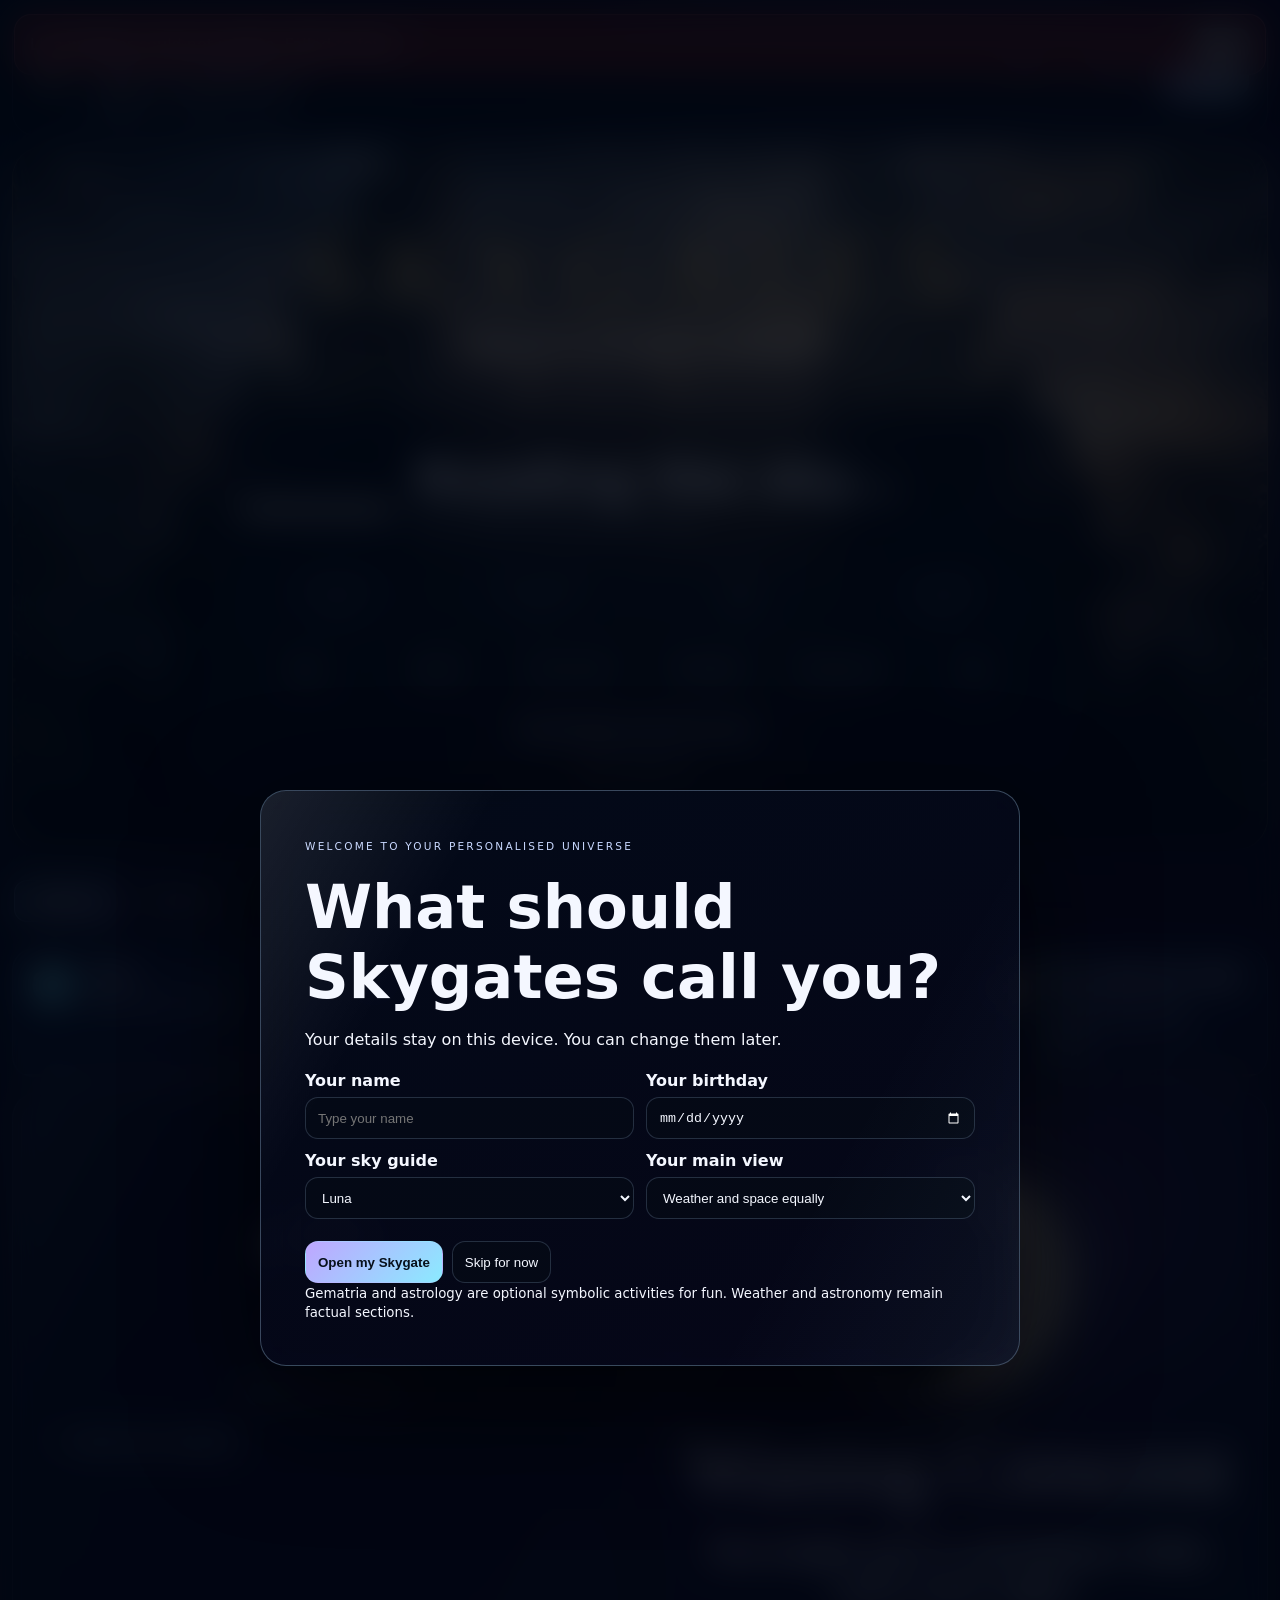
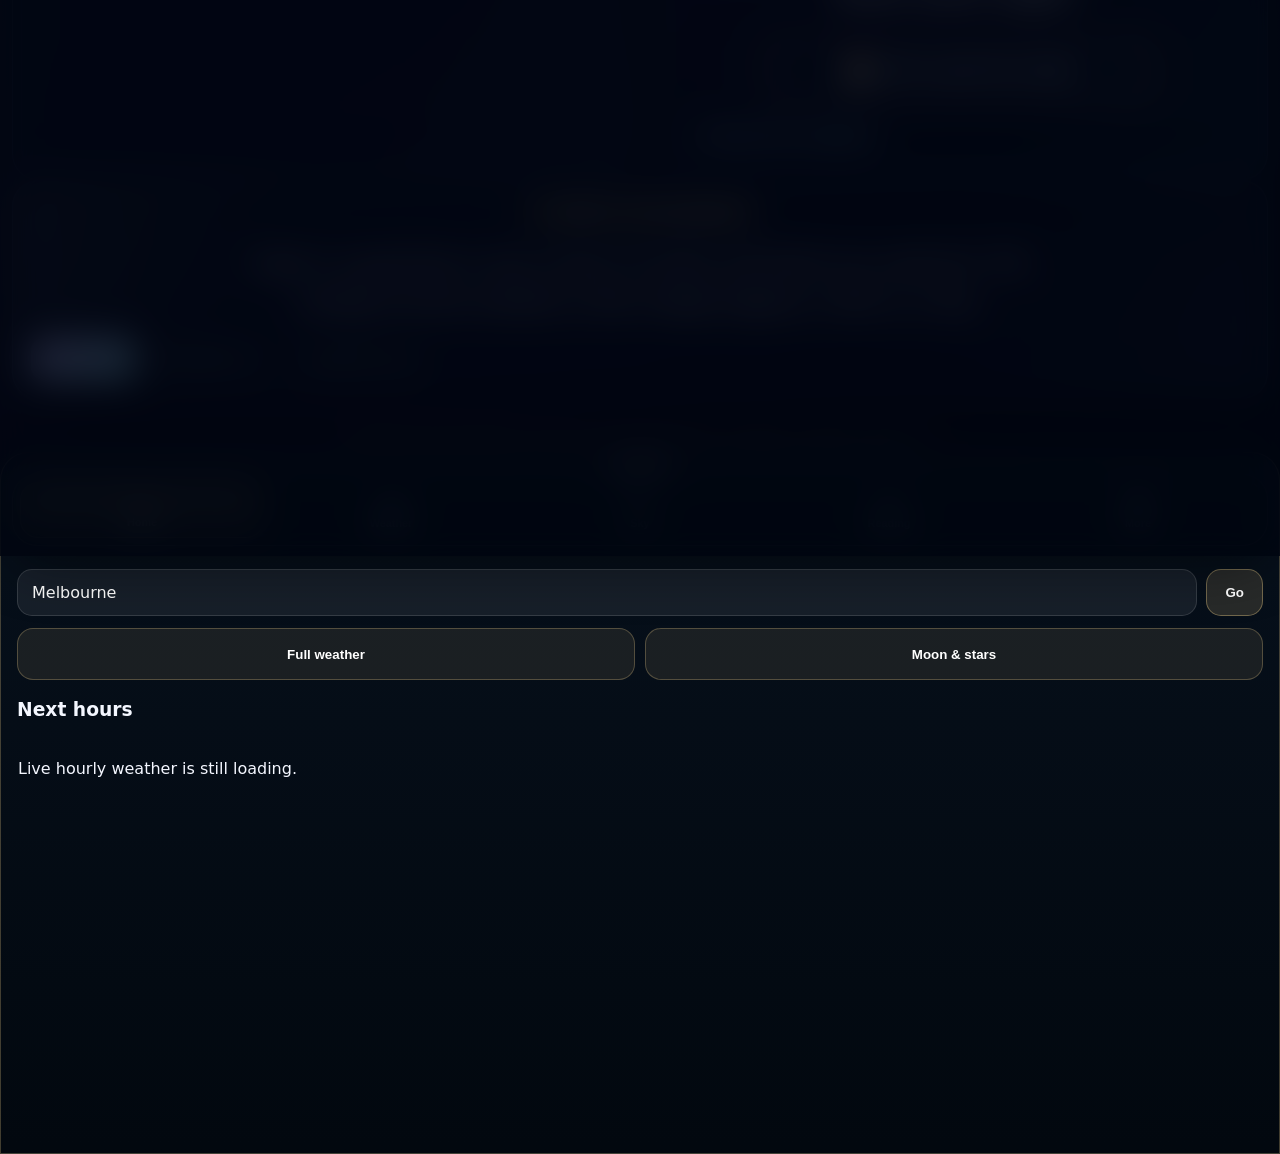
==== commit 1fc13bbf: "Publish Skygates V020F: index.html" ====
--- a/index.html
+++ b/index.html
@@ -1,14 +1,14 @@
 <!doctype html><html lang="en"><head>
-<meta charset="utf-8"><meta name="viewport" content="width=device-width,initial-scale=1,viewport-fit=cover"><meta name="theme-color" content="#07111f"><meta name="color-scheme" content="dark"><meta name="mobile-web-app-capable" content="yes"><meta name="apple-mobile-web-app-capable" content="yes"><meta name="apple-mobile-web-app-status-bar-style" content="black-translucent"><meta name="apple-mobile-web-app-title" content="Skygates"><meta name="description" content="SKYGATES WEATHER & ASTRONOMY — a personalised digital weather and astronomy universe with name setup, birth Moon, custom guidance and optional symbolic number play."><link rel="manifest" href="./manifest.webmanifest"><link rel="icon" href="./oracle-icon.svg" type="image/svg+xml"><link rel="apple-touch-icon" sizes="180x180" href="./apple-touch-icon.png"><title>SKYGATES · My Personalised Universe</title><link rel="stylesheet" href="./app.css?v=022-real-3d-1"></head>
+<meta charset="utf-8"><meta name="viewport" content="width=device-width,initial-scale=1,viewport-fit=cover"><meta name="theme-color" content="#07111f"><meta name="color-scheme" content="dark"><meta name="mobile-web-app-capable" content="yes"><meta name="apple-mobile-web-app-capable" content="yes"><meta name="apple-mobile-web-app-status-bar-style" content="black-translucent"><meta name="apple-mobile-web-app-title" content="Skygates"><meta name="description" content="SKYGATES WEATHER & ASTRONOMY — a personalised digital weather and astronomy universe with name setup, birth Moon, custom guidance and optional symbolic number play."><link rel="manifest" href="./manifest.webmanifest"><link rel="icon" href="./oracle-icon.svg" type="image/svg+xml"><link rel="apple-touch-icon" sizes="180x180" href="./apple-touch-icon.png"><title>SKYGATES · My Personalised Universe</title><link rel="stylesheet" href="./app.css?v=023-app-overhaul-1"></head>
 <body><canvas id="digitalWorld" aria-hidden="true"></canvas><canvas id="cosmosCanvas" aria-hidden="true"></canvas><div class="scene"></div><div class="atmosphere" aria-hidden="true"><div class="cloud cloud-a"></div><div class="cloud cloud-b"></div><div class="mist"></div><div class="rain-field"></div><div class="aurora"></div></div><div class="veil"></div><div class="portal-ring" aria-hidden="true"><span></span><span></span><span></span></div><main id="app"></main><div id="modalRoot"></div><footer>Weather data: Open-Meteo · Moon cycle calculated locally · Astrology is reflective guidance.</footer><script>
 (function(){
- const K='skygates-v022-cache-reset';
+ const K='skygates-v023-cache-reset';
  if(!sessionStorage.getItem(K)){
    sessionStorage.setItem(K,'1');
    Promise.all([
      'serviceWorker' in navigator?navigator.serviceWorker.getRegistrations().then(rs=>Promise.all(rs.map(r=>r.unregister()))):Promise.resolve(),
      'caches' in window?caches.keys().then(ks=>Promise.all(ks.map(k=>caches.delete(k)))):Promise.resolve()
-   ]).then(()=>{if(!location.search.includes('v=022'))location.replace(location.pathname+'?v=022-real-3d');});
+   ]).then(()=>{if(!location.search.includes('v=023'))location.replace(location.pathname+'?v=023-app-overhaul');});
  }
 })();
-</script><script src="./app.js?v=022-real-3d-1" defer></script></body></html>+</script><script src="./app.js?v=023-app-overhaul-1" defer></script></body></html>
--- a/app.css
+++ b/app.css
@@ -73,3 +73,37 @@
 @keyframes v22Pulse{50%{opacity:.35;transform:scale(.7)}}
 @media(max-width:720px){.v022-world{min-height:720px;margin-left:-10px;margin-right:-10px;border-radius:0}.v022-hud{min-height:720px;padding:18px 12px 22px}.v022-brand h1{font-size:3rem;letter-spacing:.11em}.v022-now{grid-template-columns:1fr;text-align:center;gap:8px}.v022-temp{font-size:6rem}.v022-metrics{grid-template-columns:1fr 1fr}.v022-tabs{grid-template-columns:repeat(3,1fr)}.v022-live-card{border-radius:23px}}
 @media(prefers-reduced-motion:reduce){.v022-cloud-layer,.v022-pulse{animation:none}.v022-scene{transition:none}}
+
+
+/* V023 app-wide experience overhaul */
+:root{--v23-sheet:rgba(4,11,20,.94);--v23-line:rgba(255,255,255,.13);--v23-gold:#f5d58b;--v23-ok:#75f1b2;--v23-warn:#ffd36a;--v23-bad:#ff8e8e}
+body.v023-active{padding-bottom:94px}
+.v023-topbar{position:absolute;z-index:9;left:16px;right:16px;top:14px;display:flex;align-items:center;justify-content:space-between;gap:10px;pointer-events:none}
+.v023-topbar>*{pointer-events:auto}
+.v023-location{display:flex;align-items:center;gap:8px;min-width:0;padding:9px 12px;border-radius:999px;border:1px solid rgba(255,255,255,.18);background:rgba(3,9,17,.58);backdrop-filter:blur(18px);color:white;font-weight:800;max-width:68%;white-space:nowrap;overflow:hidden;text-overflow:ellipsis}
+.v023-iconbtn{width:44px;height:44px;border-radius:50%;border:1px solid rgba(255,255,255,.18);background:rgba(3,9,17,.62);color:white;font-size:1.15rem;display:grid;place-items:center;backdrop-filter:blur(18px)}
+.v023-iconbtn[aria-busy='true']{animation:v23spin 1s linear infinite}
+.v023-update{display:flex;align-items:center;gap:7px;justify-content:center;margin:10px auto 0;font-size:.74rem;color:#dce9f3}
+.v023-dot{width:8px;height:8px;border-radius:50%;background:var(--v23-ok);box-shadow:0 0 12px var(--v23-ok)}
+.v023-dot.stale{background:var(--v23-warn);box-shadow:0 0 12px var(--v23-warn)}
+.v023-dot.error{background:var(--v23-bad);box-shadow:0 0 12px var(--v23-bad)}
+.v023-summary{margin-top:14px;padding:12px 14px;border-radius:17px;background:rgba(4,12,22,.52);border:1px solid rgba(255,255,255,.1);font-weight:700;text-align:center;color:#f7fbff}
+.v023-drawer-handle{width:62px;height:5px;border-radius:99px;background:rgba(255,255,255,.6);margin:0 auto 10px;box-shadow:0 0 14px rgba(255,255,255,.2)}
+.v023-sheet{position:fixed;z-index:40;left:0;right:0;bottom:0;height:min(78vh,760px);transform:translateY(calc(100% - 104px));transition:transform .34s cubic-bezier(.22,.8,.26,1);border-radius:28px 28px 0 0;background:linear-gradient(180deg,rgba(7,17,29,.97),rgba(2,8,15,.99));border:1px solid rgba(245,213,139,.26);box-shadow:0 -24px 70px rgba(0,0,0,.56);backdrop-filter:blur(28px);overflow:hidden}
+.v023-sheet.open{transform:translateY(0)}
+.v023-sheet-head{height:104px;padding:11px 18px 14px;display:grid;align-content:start;cursor:pointer;touch-action:none}
+.v023-sheet-title{display:flex;justify-content:space-between;align-items:center;gap:10px}.v023-sheet-title b{font-size:1.05rem}.v023-sheet-title small{color:#b9c8d6}
+.v023-sheet-body{height:calc(100% - 104px);overflow:auto;padding:0 16px 120px}
+.v023-hourly{display:flex;gap:10px;overflow:auto;padding:4px 1px 14px;scroll-snap-type:x mandatory}
+.v023-hour{min-width:94px;scroll-snap-align:start;text-align:center;padding:13px 10px;border-radius:18px;background:rgba(255,255,255,.055);border:1px solid var(--v23-line)}
+.v023-hour time,.v023-hour small{display:block;color:#b9c8d6}.v023-hour span{display:block;font-size:1.65rem;margin:7px 0}.v023-hour b{font-size:1.15rem}
+.v023-actions{display:grid;grid-template-columns:1fr 1fr;gap:10px;margin:10px 0 16px}.v023-action{min-height:52px;border-radius:16px;border:1px solid rgba(245,213,139,.26);background:rgba(245,213,139,.09);color:#fff;font-weight:850}
+.v023-search{display:grid;grid-template-columns:1fr auto;gap:9px;margin:12px 0}.v023-search input{min-width:0;border-radius:15px;border:1px solid var(--v23-line);background:rgba(255,255,255,.07);color:#fff;padding:13px 14px;font:inherit}.v023-search button{border-radius:15px;border:1px solid rgba(245,213,139,.36);background:rgba(245,213,139,.14);color:#fff;padding:0 18px;font-weight:850}
+.v023-banner{position:fixed;z-index:60;left:14px;right:14px;top:14px;padding:13px 15px;border-radius:17px;background:rgba(85,23,28,.96);border:1px solid rgba(255,155,155,.5);color:white;box-shadow:0 16px 50px rgba(0,0,0,.35);display:none}.v023-banner.show{display:flex;justify-content:space-between;gap:12px;align-items:center}.v023-banner button{border:0;border-radius:12px;padding:9px 12px;font-weight:850}
+.v023-skeleton{position:absolute;inset:0;z-index:12;background:linear-gradient(110deg,rgba(0,0,0,.5) 20%,rgba(255,255,255,.06) 35%,rgba(0,0,0,.5) 50%);background-size:220% 100%;animation:v23shimmer 1.4s linear infinite;pointer-events:none;opacity:0;transition:opacity .2s}.v023-world-loading .v023-skeleton{opacity:1}
+.v023-nav{position:fixed;z-index:55;left:12px;right:12px;bottom:10px;height:72px;display:grid;grid-template-columns:repeat(5,1fr);gap:5px;padding:7px;border-radius:25px;background:rgba(3,10,18,.91);border:1px solid rgba(255,255,255,.14);backdrop-filter:blur(25px);box-shadow:0 18px 55px rgba(0,0,0,.45)}
+.v023-nav button{border:0;background:transparent;color:#aebdca;border-radius:18px;font-weight:800;font-size:.68rem}.v023-nav button b{display:block;font-size:1.2rem;margin-bottom:2px}.v023-nav button.active{color:#fff;background:linear-gradient(180deg,rgba(245,213,139,.19),rgba(245,213,139,.05));box-shadow:inset 0 0 0 1px rgba(245,213,139,.25)}
+body.v023-active>.dock{display:none!important}
+@keyframes v23spin{to{transform:rotate(360deg)}}@keyframes v23shimmer{to{background-position:-220% 0}}
+@media(max-width:720px){.v022-world{min-height:calc(100svh - 92px)}.v022-hud{min-height:calc(100svh - 92px);padding-top:76px;padding-bottom:112px}.v022-brand{margin-top:2vh}.v022-brand small{font-size:.68rem}.v022-brand h1{font-size:clamp(2.6rem,14vw,4.4rem)}.v022-live-card{padding:16px}.v022-tabs{display:none}.v023-sheet{height:82svh}.v023-actions{grid-template-columns:1fr 1fr}}
+@media(prefers-reduced-motion:reduce){.v023-sheet{transition:none}.v023-skeleton{animation:none}}
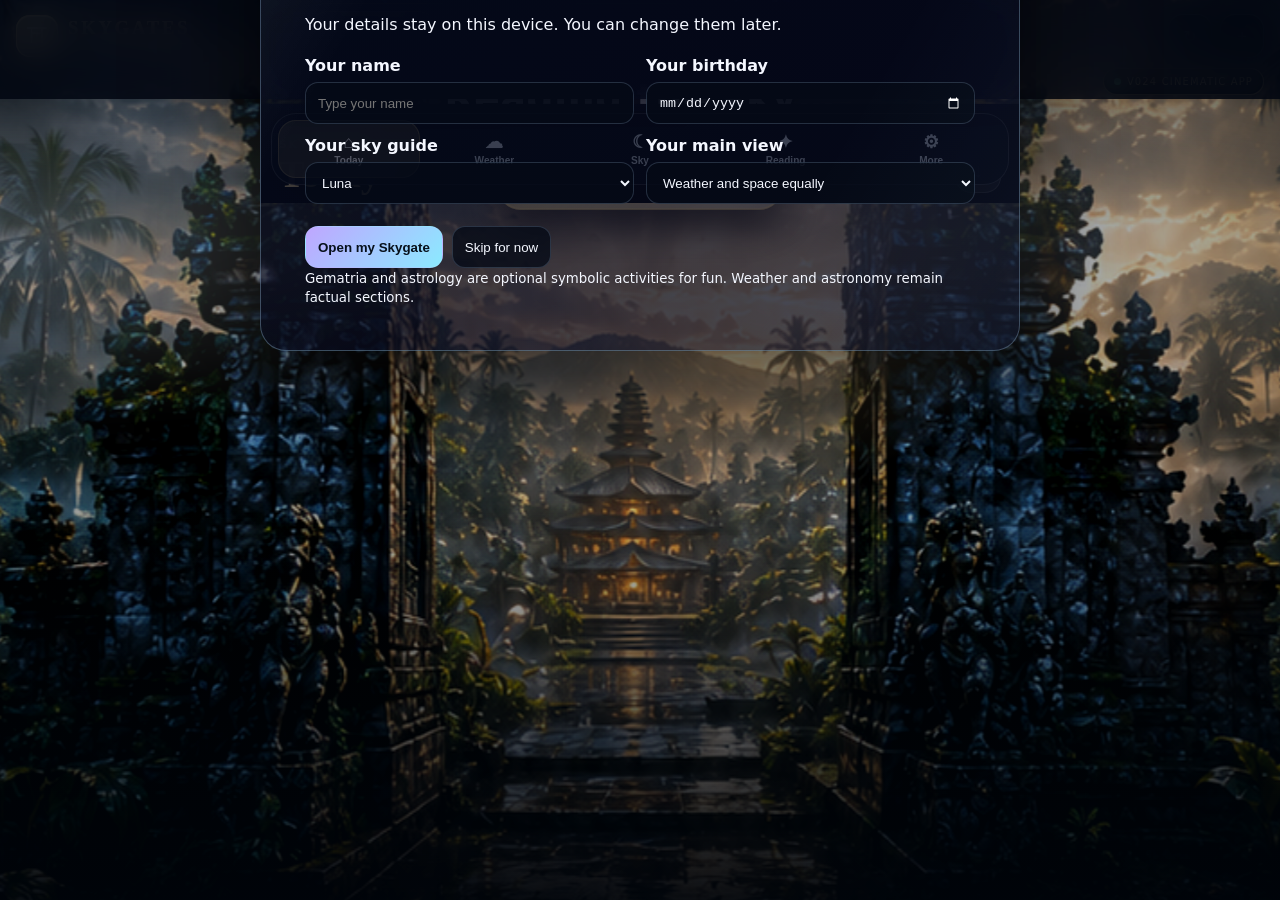
==== commit f0484687: "Publish Skygates V020F: index.html" ====
--- a/index.html
+++ b/index.html
@@ -1,14 +1,14 @@
 <!doctype html><html lang="en"><head>
-<meta charset="utf-8"><meta name="viewport" content="width=device-width,initial-scale=1,viewport-fit=cover"><meta name="theme-color" content="#07111f"><meta name="color-scheme" content="dark"><meta name="mobile-web-app-capable" content="yes"><meta name="apple-mobile-web-app-capable" content="yes"><meta name="apple-mobile-web-app-status-bar-style" content="black-translucent"><meta name="apple-mobile-web-app-title" content="Skygates"><meta name="description" content="SKYGATES WEATHER & ASTRONOMY — a personalised digital weather and astronomy universe with name setup, birth Moon, custom guidance and optional symbolic number play."><link rel="manifest" href="./manifest.webmanifest"><link rel="icon" href="./oracle-icon.svg" type="image/svg+xml"><link rel="apple-touch-icon" sizes="180x180" href="./apple-touch-icon.png"><title>SKYGATES · My Personalised Universe</title><link rel="stylesheet" href="./app.css?v=023-app-overhaul-1"></head>
+<meta charset="utf-8"><meta name="viewport" content="width=device-width,initial-scale=1,viewport-fit=cover"><meta name="theme-color" content="#07111f"><meta name="color-scheme" content="dark"><meta name="mobile-web-app-capable" content="yes"><meta name="apple-mobile-web-app-capable" content="yes"><meta name="apple-mobile-web-app-status-bar-style" content="black-translucent"><meta name="apple-mobile-web-app-title" content="Skygates"><meta name="description" content="SKYGATES WEATHER & ASTRONOMY — a personalised digital weather and astronomy universe with name setup, birth Moon, custom guidance and optional symbolic number play."><link rel="manifest" href="./manifest.webmanifest"><link rel="icon" href="./oracle-icon.svg" type="image/svg+xml"><link rel="apple-touch-icon" sizes="180x180" href="./apple-touch-icon.png"><title>SKYGATES · My Personalised Universe</title><link rel="stylesheet" href="./app.css?v=024-cinematic-redesign-1"></head>
 <body><canvas id="digitalWorld" aria-hidden="true"></canvas><canvas id="cosmosCanvas" aria-hidden="true"></canvas><div class="scene"></div><div class="atmosphere" aria-hidden="true"><div class="cloud cloud-a"></div><div class="cloud cloud-b"></div><div class="mist"></div><div class="rain-field"></div><div class="aurora"></div></div><div class="veil"></div><div class="portal-ring" aria-hidden="true"><span></span><span></span><span></span></div><main id="app"></main><div id="modalRoot"></div><footer>Weather data: Open-Meteo · Moon cycle calculated locally · Astrology is reflective guidance.</footer><script>
 (function(){
- const K='skygates-v023-cache-reset';
+ const K='skygates-v024-cache-reset';
  if(!sessionStorage.getItem(K)){
    sessionStorage.setItem(K,'1');
    Promise.all([
      'serviceWorker' in navigator?navigator.serviceWorker.getRegistrations().then(rs=>Promise.all(rs.map(r=>r.unregister()))):Promise.resolve(),
      'caches' in window?caches.keys().then(ks=>Promise.all(ks.map(k=>caches.delete(k)))):Promise.resolve()
-   ]).then(()=>{if(!location.search.includes('v=023'))location.replace(location.pathname+'?v=023-app-overhaul');});
+   ]).then(()=>{if(!location.search.includes('v=024'))location.replace(location.pathname+'?v=024-cinematic-redesign');});
  }
 })();
-</script><script src="./app.js?v=023-app-overhaul-1" defer></script></body></html>+</script><script src="./app.js?v=024-cinematic-redesign-1" defer></script></body></html>
--- a/app.css
+++ b/app.css
@@ -75,35 +75,60 @@
 @media(prefers-reduced-motion:reduce){.v022-cloud-layer,.v022-pulse{animation:none}.v022-scene{transition:none}}
 
 
-/* V023 app-wide experience overhaul */
-:root{--v23-sheet:rgba(4,11,20,.94);--v23-line:rgba(255,255,255,.13);--v23-gold:#f5d58b;--v23-ok:#75f1b2;--v23-warn:#ffd36a;--v23-bad:#ff8e8e}
-body.v023-active{padding-bottom:94px}
-.v023-topbar{position:absolute;z-index:9;left:16px;right:16px;top:14px;display:flex;align-items:center;justify-content:space-between;gap:10px;pointer-events:none}
-.v023-topbar>*{pointer-events:auto}
-.v023-location{display:flex;align-items:center;gap:8px;min-width:0;padding:9px 12px;border-radius:999px;border:1px solid rgba(255,255,255,.18);background:rgba(3,9,17,.58);backdrop-filter:blur(18px);color:white;font-weight:800;max-width:68%;white-space:nowrap;overflow:hidden;text-overflow:ellipsis}
-.v023-iconbtn{width:44px;height:44px;border-radius:50%;border:1px solid rgba(255,255,255,.18);background:rgba(3,9,17,.62);color:white;font-size:1.15rem;display:grid;place-items:center;backdrop-filter:blur(18px)}
-.v023-iconbtn[aria-busy='true']{animation:v23spin 1s linear infinite}
-.v023-update{display:flex;align-items:center;gap:7px;justify-content:center;margin:10px auto 0;font-size:.74rem;color:#dce9f3}
-.v023-dot{width:8px;height:8px;border-radius:50%;background:var(--v23-ok);box-shadow:0 0 12px var(--v23-ok)}
-.v023-dot.stale{background:var(--v23-warn);box-shadow:0 0 12px var(--v23-warn)}
-.v023-dot.error{background:var(--v23-bad);box-shadow:0 0 12px var(--v23-bad)}
-.v023-summary{margin-top:14px;padding:12px 14px;border-radius:17px;background:rgba(4,12,22,.52);border:1px solid rgba(255,255,255,.1);font-weight:700;text-align:center;color:#f7fbff}
-.v023-drawer-handle{width:62px;height:5px;border-radius:99px;background:rgba(255,255,255,.6);margin:0 auto 10px;box-shadow:0 0 14px rgba(255,255,255,.2)}
-.v023-sheet{position:fixed;z-index:40;left:0;right:0;bottom:0;height:min(78vh,760px);transform:translateY(calc(100% - 104px));transition:transform .34s cubic-bezier(.22,.8,.26,1);border-radius:28px 28px 0 0;background:linear-gradient(180deg,rgba(7,17,29,.97),rgba(2,8,15,.99));border:1px solid rgba(245,213,139,.26);box-shadow:0 -24px 70px rgba(0,0,0,.56);backdrop-filter:blur(28px);overflow:hidden}
-.v023-sheet.open{transform:translateY(0)}
-.v023-sheet-head{height:104px;padding:11px 18px 14px;display:grid;align-content:start;cursor:pointer;touch-action:none}
-.v023-sheet-title{display:flex;justify-content:space-between;align-items:center;gap:10px}.v023-sheet-title b{font-size:1.05rem}.v023-sheet-title small{color:#b9c8d6}
-.v023-sheet-body{height:calc(100% - 104px);overflow:auto;padding:0 16px 120px}
-.v023-hourly{display:flex;gap:10px;overflow:auto;padding:4px 1px 14px;scroll-snap-type:x mandatory}
-.v023-hour{min-width:94px;scroll-snap-align:start;text-align:center;padding:13px 10px;border-radius:18px;background:rgba(255,255,255,.055);border:1px solid var(--v23-line)}
-.v023-hour time,.v023-hour small{display:block;color:#b9c8d6}.v023-hour span{display:block;font-size:1.65rem;margin:7px 0}.v023-hour b{font-size:1.15rem}
-.v023-actions{display:grid;grid-template-columns:1fr 1fr;gap:10px;margin:10px 0 16px}.v023-action{min-height:52px;border-radius:16px;border:1px solid rgba(245,213,139,.26);background:rgba(245,213,139,.09);color:#fff;font-weight:850}
-.v023-search{display:grid;grid-template-columns:1fr auto;gap:9px;margin:12px 0}.v023-search input{min-width:0;border-radius:15px;border:1px solid var(--v23-line);background:rgba(255,255,255,.07);color:#fff;padding:13px 14px;font:inherit}.v023-search button{border-radius:15px;border:1px solid rgba(245,213,139,.36);background:rgba(245,213,139,.14);color:#fff;padding:0 18px;font-weight:850}
-.v023-banner{position:fixed;z-index:60;left:14px;right:14px;top:14px;padding:13px 15px;border-radius:17px;background:rgba(85,23,28,.96);border:1px solid rgba(255,155,155,.5);color:white;box-shadow:0 16px 50px rgba(0,0,0,.35);display:none}.v023-banner.show{display:flex;justify-content:space-between;gap:12px;align-items:center}.v023-banner button{border:0;border-radius:12px;padding:9px 12px;font-weight:850}
-.v023-skeleton{position:absolute;inset:0;z-index:12;background:linear-gradient(110deg,rgba(0,0,0,.5) 20%,rgba(255,255,255,.06) 35%,rgba(0,0,0,.5) 50%);background-size:220% 100%;animation:v23shimmer 1.4s linear infinite;pointer-events:none;opacity:0;transition:opacity .2s}.v023-world-loading .v023-skeleton{opacity:1}
-.v023-nav{position:fixed;z-index:55;left:12px;right:12px;bottom:10px;height:72px;display:grid;grid-template-columns:repeat(5,1fr);gap:5px;padding:7px;border-radius:25px;background:rgba(3,10,18,.91);border:1px solid rgba(255,255,255,.14);backdrop-filter:blur(25px);box-shadow:0 18px 55px rgba(0,0,0,.45)}
-.v023-nav button{border:0;background:transparent;color:#aebdca;border-radius:18px;font-weight:800;font-size:.68rem}.v023-nav button b{display:block;font-size:1.2rem;margin-bottom:2px}.v023-nav button.active{color:#fff;background:linear-gradient(180deg,rgba(245,213,139,.19),rgba(245,213,139,.05));box-shadow:inset 0 0 0 1px rgba(245,213,139,.25)}
-body.v023-active>.dock{display:none!important}
-@keyframes v23spin{to{transform:rotate(360deg)}}@keyframes v23shimmer{to{background-position:-220% 0}}
-@media(max-width:720px){.v022-world{min-height:calc(100svh - 92px)}.v022-hud{min-height:calc(100svh - 92px);padding-top:76px;padding-bottom:112px}.v022-brand{margin-top:2vh}.v022-brand small{font-size:.68rem}.v022-brand h1{font-size:clamp(2.6rem,14vw,4.4rem)}.v022-live-card{padding:16px}.v022-tabs{display:none}.v023-sheet{height:82svh}.v023-actions{grid-template-columns:1fr 1fr}}
-@media(prefers-reduced-motion:reduce){.v023-sheet{transition:none}.v023-skeleton{animation:none}}
+/* V024 CINEMATIC PHONE APP REDESIGN — intentionally unmistakable visual delta */
+:root{
+ --v24-gold:#f7d889;--v24-ink:#02070d;--v24-glass:rgba(4,11,20,.76);
+ --v24-line:rgba(255,255,255,.16);--v24-safe-bottom:max(18px,env(safe-area-inset-bottom));
+}
+html,body{min-height:100%;background:#02060b}
+body.v024-active{overflow:hidden!important;padding:0!important;margin:0!important}
+body.v024-active .shell{max-width:none!important;width:100%!important;margin:0!important;padding:0!important}
+body.v024-active .shell>.top,body.v024-active .shell>.nav,body.v024-active .shell>.welcome,body.v024-active>.dock{display:none!important}
+body.v024-active .v022-world{position:fixed!important;inset:0!important;width:100vw!important;height:100svh!important;min-height:100svh!important;margin:0!important;border:0!important;border-radius:0!important;box-shadow:none!important;background:#02070d!important}
+body.v024-active .v022-hud{display:none!important}
+body.v024-active .v022-scene{inset:-7%!important;background-position:center 25%!important;transform:translate3d(var(--scene-x,0),var(--scene-y,0),0) scale(1.16)!important}
+body.v024-active .v022-world:before{background:linear-gradient(180deg,rgba(0,4,10,.45),transparent 25%,transparent 55%,rgba(0,4,10,.92) 100%),radial-gradient(circle at 50% 43%,transparent 0 22%,rgba(0,0,0,.22) 82%)!important}
+body.v024-active .v022-version{display:none!important}
+
+.v024-app{position:fixed;inset:0;z-index:18;pointer-events:none;color:#fff;font-family:inherit}
+.v024-app button{font:inherit}
+.v024-top{position:absolute;left:max(16px,env(safe-area-inset-left));right:max(16px,env(safe-area-inset-right));top:max(14px,env(safe-area-inset-top));display:flex;align-items:center;justify-content:space-between;gap:12px;pointer-events:none}
+.v024-top>*{pointer-events:auto}
+.v024-brand{display:flex;align-items:center;gap:10px;text-shadow:0 2px 16px rgba(0,0,0,.9)}
+.v024-mark{width:42px;height:42px;border-radius:14px;display:grid;place-items:center;background:linear-gradient(145deg,rgba(247,216,137,.28),rgba(255,255,255,.06));border:1px solid rgba(247,216,137,.5);box-shadow:0 8px 30px rgba(0,0,0,.35),inset 0 1px rgba(255,255,255,.2);font-size:1.3rem}
+.v024-brand-text b{display:block;font:600 1.15rem/1 Georgia,serif;letter-spacing:.16em;color:#ffe7a5}.v024-brand-text small{display:block;margin-top:4px;font-size:.66rem;letter-spacing:.11em;color:#dce8ef}
+.v024-actions{display:flex;gap:8px}.v024-round{width:44px;height:44px;border-radius:15px;border:1px solid var(--v24-line);background:rgba(3,9,17,.58);backdrop-filter:blur(18px);color:#fff;display:grid;place-items:center;font-size:1.12rem;box-shadow:0 8px 28px rgba(0,0,0,.28)}
+.v024-round:active{transform:scale(.94)}
+.v024-version{position:absolute;top:max(68px,calc(env(safe-area-inset-top) + 62px));right:max(16px,env(safe-area-inset-right));padding:7px 10px;border-radius:999px;border:1px solid rgba(247,216,137,.45);background:rgba(2,7,13,.64);backdrop-filter:blur(14px);font-size:.62rem;letter-spacing:.12em;color:#ffe5a2;pointer-events:none}
+.v024-version:before{content:'';display:inline-block;width:7px;height:7px;border-radius:50%;margin-right:6px;background:#65f1ae;box-shadow:0 0 13px #65f1ae;animation:v24Pulse 1.5s ease-in-out infinite}
+
+.v024-center{position:absolute;left:50%;top:48%;transform:translate(-50%,-50%);width:min(92vw,620px);text-align:center;text-shadow:0 4px 26px rgba(0,0,0,.95);pointer-events:none}
+.v024-location{display:inline-flex;align-items:center;gap:7px;padding:8px 12px;border-radius:999px;background:rgba(2,8,15,.48);border:1px solid rgba(255,255,255,.16);backdrop-filter:blur(15px);font-weight:800;font-size:.8rem;letter-spacing:.03em}
+.v024-temp{margin-top:12px;font:500 clamp(5.8rem,24vw,11rem)/.72 Georgia,serif;letter-spacing:-.08em;color:#fff;filter:drop-shadow(0 0 26px rgba(255,232,180,.22))}.v024-temp sup{font-size:.28em;vertical-align:top;margin-left:.05em;letter-spacing:0}
+.v024-condition{margin:20px 0 0;font-size:clamp(1.35rem,5vw,2.35rem);font-weight:900;letter-spacing:.02em}.v024-subline{margin:7px auto 0;max-width:520px;color:#edf6fb;font-weight:700;font-size:.9rem;line-height:1.4}
+.v024-open{margin-top:18px;pointer-events:auto;border:1px solid rgba(247,216,137,.55);background:linear-gradient(135deg,rgba(247,216,137,.28),rgba(255,255,255,.08));color:#fff;padding:12px 18px;border-radius:999px;font-weight:900;box-shadow:0 14px 38px rgba(0,0,0,.32);backdrop-filter:blur(16px)}
+
+.v024-metrics{position:absolute;left:14px;right:14px;bottom:calc(102px + var(--v24-safe-bottom));display:grid;grid-template-columns:repeat(4,1fr);gap:8px;pointer-events:none}
+.v024-metric{min-width:0;padding:10px 6px;border-radius:18px;text-align:center;background:rgba(3,10,18,.58);border:1px solid rgba(255,255,255,.13);backdrop-filter:blur(18px);box-shadow:0 12px 34px rgba(0,0,0,.25)}
+.v024-metric small{display:block;color:#bfcbd4;font-size:.62rem;white-space:nowrap}.v024-metric b{display:block;margin-top:4px;font-size:.94rem;white-space:nowrap;overflow:hidden;text-overflow:ellipsis}
+
+.v024-nav{position:absolute;left:10px;right:10px;bottom:var(--v24-safe-bottom);height:78px;padding:7px;display:grid;grid-template-columns:repeat(5,1fr);gap:4px;border-radius:27px;background:rgba(2,8,15,.88);border:1px solid rgba(255,255,255,.15);backdrop-filter:blur(26px) saturate(1.3);box-shadow:0 18px 55px rgba(0,0,0,.48);pointer-events:auto}
+.v024-nav button{border:0;border-radius:20px;background:transparent;color:#aebbc5;font-size:.66rem;font-weight:850;min-width:0}.v024-nav button span{display:block;font-size:1.25rem;line-height:1.2;margin-bottom:3px}.v024-nav button.active{color:#fff;background:linear-gradient(180deg,rgba(247,216,137,.22),rgba(247,216,137,.05));box-shadow:inset 0 0 0 1px rgba(247,216,137,.27)}
+
+.v024-sheet{position:fixed;z-index:80;inset:0;background:linear-gradient(180deg,rgba(3,9,16,.72),rgba(2,7,13,.98) 18%);backdrop-filter:blur(26px) saturate(1.2);transform:translateY(105%);transition:transform .48s cubic-bezier(.2,.86,.23,1);color:#fff;overflow:hidden}
+.v024-sheet.open{transform:translateY(0)}
+.v024-sheet-head{height:104px;padding:max(16px,env(safe-area-inset-top)) 18px 14px;display:flex;align-items:flex-end;justify-content:space-between;gap:12px;border-bottom:1px solid rgba(255,255,255,.1)}
+.v024-sheet-title small{display:block;color:#9fb0bd;font-size:.68rem;letter-spacing:.16em;font-weight:900}.v024-sheet-title h2{margin:4px 0 0;font:600 clamp(1.7rem,6vw,2.4rem)/1 Georgia,serif;color:#ffe3a0}
+.v024-close{width:46px;height:46px;border-radius:16px;border:1px solid rgba(255,255,255,.14);background:rgba(255,255,255,.07);color:#fff;font-size:1.25rem}
+.v024-sheet-content{height:calc(100svh - 104px);overflow:auto;padding:16px 14px calc(110px + env(safe-area-inset-bottom))}
+.v024-sheet-content #view{display:block!important}
+.v024-sheet-content .panel{background:rgba(8,19,31,.72)!important;border-color:rgba(255,255,255,.12)!important;box-shadow:0 18px 48px rgba(0,0,0,.25)!important}
+.v024-sheet-nav{position:fixed;z-index:85;left:10px;right:10px;bottom:var(--v24-safe-bottom);height:72px;padding:6px;display:grid;grid-template-columns:repeat(5,1fr);gap:4px;border-radius:25px;background:rgba(2,8,15,.94);border:1px solid rgba(255,255,255,.14);backdrop-filter:blur(26px);box-shadow:0 18px 55px rgba(0,0,0,.48)}
+.v024-sheet-nav button{border:0;border-radius:18px;background:transparent;color:#aebbc5;font-weight:850;font-size:.63rem}.v024-sheet-nav button span{display:block;font-size:1.1rem;margin-bottom:2px}.v024-sheet-nav button.active{color:#fff;background:rgba(247,216,137,.14);box-shadow:inset 0 0 0 1px rgba(247,216,137,.23)}
+
+.v024-flash{position:fixed;z-index:120;inset:0;pointer-events:none;background:#eaf6ff;opacity:0}.v024-flash.go{animation:v24Flash .48s ease-out}
+@keyframes v24Pulse{50%{opacity:.35;transform:scale(.7)}}
+@keyframes v24Flash{0%{opacity:0}18%{opacity:.7}35%{opacity:.05}52%{opacity:.45}100%{opacity:0}}
+@media(min-width:850px){.v024-center{top:47%}.v024-metrics{left:50%;right:auto;width:min(760px,80vw);transform:translateX(-50%)}.v024-nav{left:50%;right:auto;width:min(680px,78vw);transform:translateX(-50%)}.v024-sheet{left:50%;right:auto;width:min(760px,100vw);transform:translate(-50%,105%);border-left:1px solid rgba(255,255,255,.1);border-right:1px solid rgba(255,255,255,.1)}.v024-sheet.open{transform:translate(-50%,0)}}
+@media(max-width:430px){.v024-brand-text small{display:none}.v024-mark{width:38px;height:38px}.v024-round{width:40px;height:40px}.v024-center{top:45%}.v024-temp{font-size:7rem}.v024-subline{max-width:88vw}.v024-metrics{bottom:calc(96px + var(--v24-safe-bottom));gap:5px}.v024-metric{padding:9px 4px;border-radius:15px}.v024-nav{height:72px}.v024-nav button{font-size:.59rem}}
+@media(prefers-reduced-motion:reduce){.v024-sheet{transition:none}.v024-version:before{animation:none}}
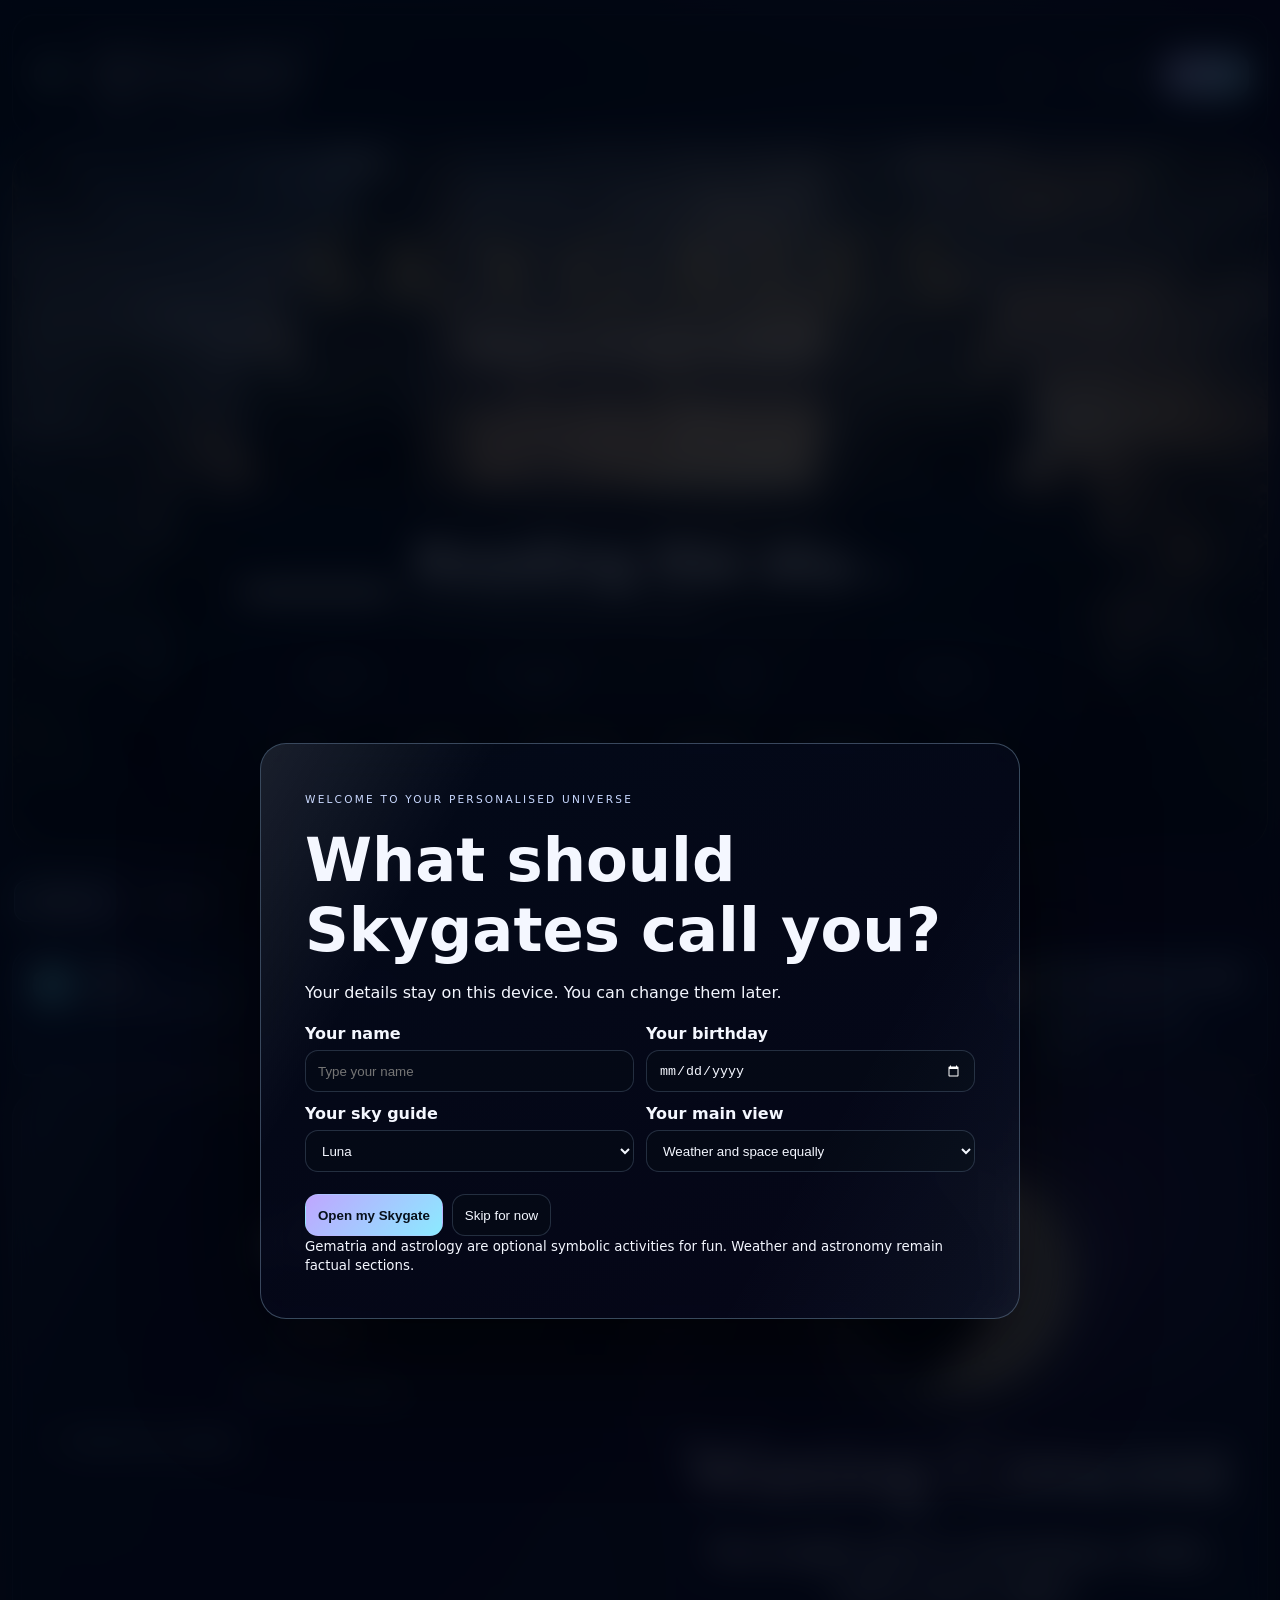
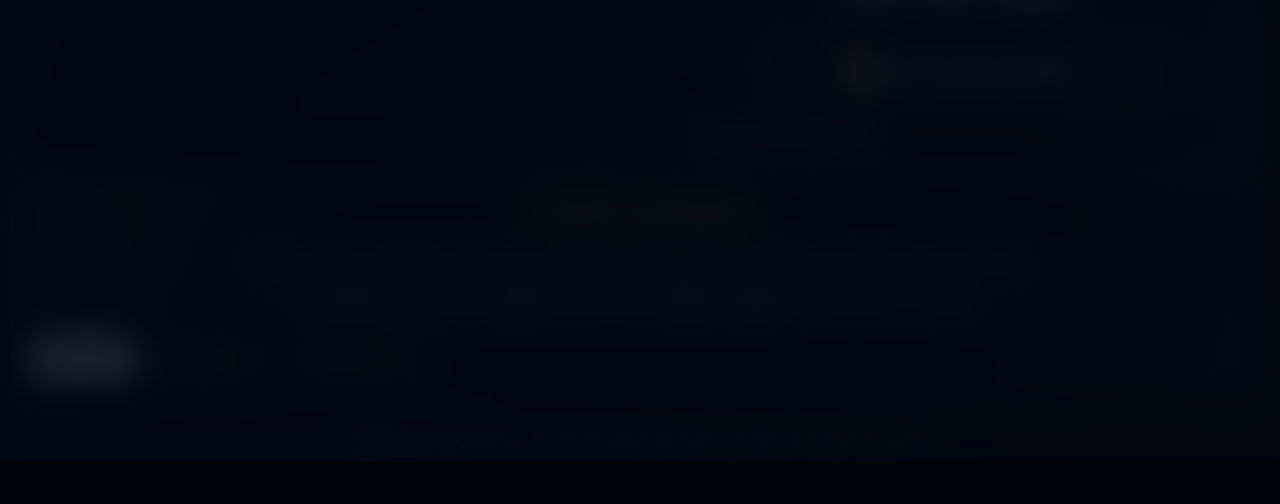
==== commit 8ac8e6ac: "Publish Skygates V020F: index.html" ====
--- a/index.html
+++ b/index.html
@@ -1,14 +1,14 @@
 <!doctype html><html lang="en"><head>
-<meta charset="utf-8"><meta name="viewport" content="width=device-width,initial-scale=1,viewport-fit=cover"><meta name="theme-color" content="#07111f"><meta name="color-scheme" content="dark"><meta name="mobile-web-app-capable" content="yes"><meta name="apple-mobile-web-app-capable" content="yes"><meta name="apple-mobile-web-app-status-bar-style" content="black-translucent"><meta name="apple-mobile-web-app-title" content="Skygates"><meta name="description" content="SKYGATES WEATHER & ASTRONOMY — a personalised digital weather and astronomy universe with name setup, birth Moon, custom guidance and optional symbolic number play."><link rel="manifest" href="./manifest.webmanifest"><link rel="icon" href="./oracle-icon.svg" type="image/svg+xml"><link rel="apple-touch-icon" sizes="180x180" href="./apple-touch-icon.png"><title>SKYGATES · My Personalised Universe</title><link rel="stylesheet" href="./app.css?v=024-cinematic-redesign-1"></head>
+<meta charset="utf-8"><meta name="viewport" content="width=device-width,initial-scale=1,viewport-fit=cover"><meta name="theme-color" content="#07111f"><meta name="color-scheme" content="dark"><meta name="mobile-web-app-capable" content="yes"><meta name="apple-mobile-web-app-capable" content="yes"><meta name="apple-mobile-web-app-status-bar-style" content="black-translucent"><meta name="apple-mobile-web-app-title" content="Skygates"><meta name="description" content="SKYGATES WEATHER & ASTRONOMY — a personalised digital weather and astronomy universe with name setup, birth Moon, custom guidance and optional symbolic number play."><link rel="manifest" href="./manifest.webmanifest"><link rel="icon" href="./oracle-icon.svg" type="image/svg+xml"><link rel="apple-touch-icon" sizes="180x180" href="./apple-touch-icon.png"><title>SKYGATES · My Personalised Universe</title><link rel="stylesheet" href="./app.css?v=022-real-3d-1"></head>
 <body><canvas id="digitalWorld" aria-hidden="true"></canvas><canvas id="cosmosCanvas" aria-hidden="true"></canvas><div class="scene"></div><div class="atmosphere" aria-hidden="true"><div class="cloud cloud-a"></div><div class="cloud cloud-b"></div><div class="mist"></div><div class="rain-field"></div><div class="aurora"></div></div><div class="veil"></div><div class="portal-ring" aria-hidden="true"><span></span><span></span><span></span></div><main id="app"></main><div id="modalRoot"></div><footer>Weather data: Open-Meteo · Moon cycle calculated locally · Astrology is reflective guidance.</footer><script>
 (function(){
- const K='skygates-v024-cache-reset';
+ const K='skygates-v022-cache-reset';
  if(!sessionStorage.getItem(K)){
    sessionStorage.setItem(K,'1');
    Promise.all([
      'serviceWorker' in navigator?navigator.serviceWorker.getRegistrations().then(rs=>Promise.all(rs.map(r=>r.unregister()))):Promise.resolve(),
      'caches' in window?caches.keys().then(ks=>Promise.all(ks.map(k=>caches.delete(k)))):Promise.resolve()
-   ]).then(()=>{if(!location.search.includes('v=024'))location.replace(location.pathname+'?v=024-cinematic-redesign');});
+   ]).then(()=>{if(!location.search.includes('v=022'))location.replace(location.pathname+'?v=022-real-3d');});
  }
 })();
-</script><script src="./app.js?v=024-cinematic-redesign-1" defer></script></body></html>+</script><script src="./app.js?v=022-real-3d-1" defer></script></body></html>
--- a/app.css
+++ b/app.css
@@ -73,62 +73,3 @@
 @keyframes v22Pulse{50%{opacity:.35;transform:scale(.7)}}
 @media(max-width:720px){.v022-world{min-height:720px;margin-left:-10px;margin-right:-10px;border-radius:0}.v022-hud{min-height:720px;padding:18px 12px 22px}.v022-brand h1{font-size:3rem;letter-spacing:.11em}.v022-now{grid-template-columns:1fr;text-align:center;gap:8px}.v022-temp{font-size:6rem}.v022-metrics{grid-template-columns:1fr 1fr}.v022-tabs{grid-template-columns:repeat(3,1fr)}.v022-live-card{border-radius:23px}}
 @media(prefers-reduced-motion:reduce){.v022-cloud-layer,.v022-pulse{animation:none}.v022-scene{transition:none}}
-
-
-/* V024 CINEMATIC PHONE APP REDESIGN — intentionally unmistakable visual delta */
-:root{
- --v24-gold:#f7d889;--v24-ink:#02070d;--v24-glass:rgba(4,11,20,.76);
- --v24-line:rgba(255,255,255,.16);--v24-safe-bottom:max(18px,env(safe-area-inset-bottom));
-}
-html,body{min-height:100%;background:#02060b}
-body.v024-active{overflow:hidden!important;padding:0!important;margin:0!important}
-body.v024-active .shell{max-width:none!important;width:100%!important;margin:0!important;padding:0!important}
-body.v024-active .shell>.top,body.v024-active .shell>.nav,body.v024-active .shell>.welcome,body.v024-active>.dock{display:none!important}
-body.v024-active .v022-world{position:fixed!important;inset:0!important;width:100vw!important;height:100svh!important;min-height:100svh!important;margin:0!important;border:0!important;border-radius:0!important;box-shadow:none!important;background:#02070d!important}
-body.v024-active .v022-hud{display:none!important}
-body.v024-active .v022-scene{inset:-7%!important;background-position:center 25%!important;transform:translate3d(var(--scene-x,0),var(--scene-y,0),0) scale(1.16)!important}
-body.v024-active .v022-world:before{background:linear-gradient(180deg,rgba(0,4,10,.45),transparent 25%,transparent 55%,rgba(0,4,10,.92) 100%),radial-gradient(circle at 50% 43%,transparent 0 22%,rgba(0,0,0,.22) 82%)!important}
-body.v024-active .v022-version{display:none!important}
-
-.v024-app{position:fixed;inset:0;z-index:18;pointer-events:none;color:#fff;font-family:inherit}
-.v024-app button{font:inherit}
-.v024-top{position:absolute;left:max(16px,env(safe-area-inset-left));right:max(16px,env(safe-area-inset-right));top:max(14px,env(safe-area-inset-top));display:flex;align-items:center;justify-content:space-between;gap:12px;pointer-events:none}
-.v024-top>*{pointer-events:auto}
-.v024-brand{display:flex;align-items:center;gap:10px;text-shadow:0 2px 16px rgba(0,0,0,.9)}
-.v024-mark{width:42px;height:42px;border-radius:14px;display:grid;place-items:center;background:linear-gradient(145deg,rgba(247,216,137,.28),rgba(255,255,255,.06));border:1px solid rgba(247,216,137,.5);box-shadow:0 8px 30px rgba(0,0,0,.35),inset 0 1px rgba(255,255,255,.2);font-size:1.3rem}
-.v024-brand-text b{display:block;font:600 1.15rem/1 Georgia,serif;letter-spacing:.16em;color:#ffe7a5}.v024-brand-text small{display:block;margin-top:4px;font-size:.66rem;letter-spacing:.11em;color:#dce8ef}
-.v024-actions{display:flex;gap:8px}.v024-round{width:44px;height:44px;border-radius:15px;border:1px solid var(--v24-line);background:rgba(3,9,17,.58);backdrop-filter:blur(18px);color:#fff;display:grid;place-items:center;font-size:1.12rem;box-shadow:0 8px 28px rgba(0,0,0,.28)}
-.v024-round:active{transform:scale(.94)}
-.v024-version{position:absolute;top:max(68px,calc(env(safe-area-inset-top) + 62px));right:max(16px,env(safe-area-inset-right));padding:7px 10px;border-radius:999px;border:1px solid rgba(247,216,137,.45);background:rgba(2,7,13,.64);backdrop-filter:blur(14px);font-size:.62rem;letter-spacing:.12em;color:#ffe5a2;pointer-events:none}
-.v024-version:before{content:'';display:inline-block;width:7px;height:7px;border-radius:50%;margin-right:6px;background:#65f1ae;box-shadow:0 0 13px #65f1ae;animation:v24Pulse 1.5s ease-in-out infinite}
-
-.v024-center{position:absolute;left:50%;top:48%;transform:translate(-50%,-50%);width:min(92vw,620px);text-align:center;text-shadow:0 4px 26px rgba(0,0,0,.95);pointer-events:none}
-.v024-location{display:inline-flex;align-items:center;gap:7px;padding:8px 12px;border-radius:999px;background:rgba(2,8,15,.48);border:1px solid rgba(255,255,255,.16);backdrop-filter:blur(15px);font-weight:800;font-size:.8rem;letter-spacing:.03em}
-.v024-temp{margin-top:12px;font:500 clamp(5.8rem,24vw,11rem)/.72 Georgia,serif;letter-spacing:-.08em;color:#fff;filter:drop-shadow(0 0 26px rgba(255,232,180,.22))}.v024-temp sup{font-size:.28em;vertical-align:top;margin-left:.05em;letter-spacing:0}
-.v024-condition{margin:20px 0 0;font-size:clamp(1.35rem,5vw,2.35rem);font-weight:900;letter-spacing:.02em}.v024-subline{margin:7px auto 0;max-width:520px;color:#edf6fb;font-weight:700;font-size:.9rem;line-height:1.4}
-.v024-open{margin-top:18px;pointer-events:auto;border:1px solid rgba(247,216,137,.55);background:linear-gradient(135deg,rgba(247,216,137,.28),rgba(255,255,255,.08));color:#fff;padding:12px 18px;border-radius:999px;font-weight:900;box-shadow:0 14px 38px rgba(0,0,0,.32);backdrop-filter:blur(16px)}
-
-.v024-metrics{position:absolute;left:14px;right:14px;bottom:calc(102px + var(--v24-safe-bottom));display:grid;grid-template-columns:repeat(4,1fr);gap:8px;pointer-events:none}
-.v024-metric{min-width:0;padding:10px 6px;border-radius:18px;text-align:center;background:rgba(3,10,18,.58);border:1px solid rgba(255,255,255,.13);backdrop-filter:blur(18px);box-shadow:0 12px 34px rgba(0,0,0,.25)}
-.v024-metric small{display:block;color:#bfcbd4;font-size:.62rem;white-space:nowrap}.v024-metric b{display:block;margin-top:4px;font-size:.94rem;white-space:nowrap;overflow:hidden;text-overflow:ellipsis}
-
-.v024-nav{position:absolute;left:10px;right:10px;bottom:var(--v24-safe-bottom);height:78px;padding:7px;display:grid;grid-template-columns:repeat(5,1fr);gap:4px;border-radius:27px;background:rgba(2,8,15,.88);border:1px solid rgba(255,255,255,.15);backdrop-filter:blur(26px) saturate(1.3);box-shadow:0 18px 55px rgba(0,0,0,.48);pointer-events:auto}
-.v024-nav button{border:0;border-radius:20px;background:transparent;color:#aebbc5;font-size:.66rem;font-weight:850;min-width:0}.v024-nav button span{display:block;font-size:1.25rem;line-height:1.2;margin-bottom:3px}.v024-nav button.active{color:#fff;background:linear-gradient(180deg,rgba(247,216,137,.22),rgba(247,216,137,.05));box-shadow:inset 0 0 0 1px rgba(247,216,137,.27)}
-
-.v024-sheet{position:fixed;z-index:80;inset:0;background:linear-gradient(180deg,rgba(3,9,16,.72),rgba(2,7,13,.98) 18%);backdrop-filter:blur(26px) saturate(1.2);transform:translateY(105%);transition:transform .48s cubic-bezier(.2,.86,.23,1);color:#fff;overflow:hidden}
-.v024-sheet.open{transform:translateY(0)}
-.v024-sheet-head{height:104px;padding:max(16px,env(safe-area-inset-top)) 18px 14px;display:flex;align-items:flex-end;justify-content:space-between;gap:12px;border-bottom:1px solid rgba(255,255,255,.1)}
-.v024-sheet-title small{display:block;color:#9fb0bd;font-size:.68rem;letter-spacing:.16em;font-weight:900}.v024-sheet-title h2{margin:4px 0 0;font:600 clamp(1.7rem,6vw,2.4rem)/1 Georgia,serif;color:#ffe3a0}
-.v024-close{width:46px;height:46px;border-radius:16px;border:1px solid rgba(255,255,255,.14);background:rgba(255,255,255,.07);color:#fff;font-size:1.25rem}
-.v024-sheet-content{height:calc(100svh - 104px);overflow:auto;padding:16px 14px calc(110px + env(safe-area-inset-bottom))}
-.v024-sheet-content #view{display:block!important}
-.v024-sheet-content .panel{background:rgba(8,19,31,.72)!important;border-color:rgba(255,255,255,.12)!important;box-shadow:0 18px 48px rgba(0,0,0,.25)!important}
-.v024-sheet-nav{position:fixed;z-index:85;left:10px;right:10px;bottom:var(--v24-safe-bottom);height:72px;padding:6px;display:grid;grid-template-columns:repeat(5,1fr);gap:4px;border-radius:25px;background:rgba(2,8,15,.94);border:1px solid rgba(255,255,255,.14);backdrop-filter:blur(26px);box-shadow:0 18px 55px rgba(0,0,0,.48)}
-.v024-sheet-nav button{border:0;border-radius:18px;background:transparent;color:#aebbc5;font-weight:850;font-size:.63rem}.v024-sheet-nav button span{display:block;font-size:1.1rem;margin-bottom:2px}.v024-sheet-nav button.active{color:#fff;background:rgba(247,216,137,.14);box-shadow:inset 0 0 0 1px rgba(247,216,137,.23)}
-
-.v024-flash{position:fixed;z-index:120;inset:0;pointer-events:none;background:#eaf6ff;opacity:0}.v024-flash.go{animation:v24Flash .48s ease-out}
-@keyframes v24Pulse{50%{opacity:.35;transform:scale(.7)}}
-@keyframes v24Flash{0%{opacity:0}18%{opacity:.7}35%{opacity:.05}52%{opacity:.45}100%{opacity:0}}
-@media(min-width:850px){.v024-center{top:47%}.v024-metrics{left:50%;right:auto;width:min(760px,80vw);transform:translateX(-50%)}.v024-nav{left:50%;right:auto;width:min(680px,78vw);transform:translateX(-50%)}.v024-sheet{left:50%;right:auto;width:min(760px,100vw);transform:translate(-50%,105%);border-left:1px solid rgba(255,255,255,.1);border-right:1px solid rgba(255,255,255,.1)}.v024-sheet.open{transform:translate(-50%,0)}}
-@media(max-width:430px){.v024-brand-text small{display:none}.v024-mark{width:38px;height:38px}.v024-round{width:40px;height:40px}.v024-center{top:45%}.v024-temp{font-size:7rem}.v024-subline{max-width:88vw}.v024-metrics{bottom:calc(96px + var(--v24-safe-bottom));gap:5px}.v024-metric{padding:9px 4px;border-radius:15px}.v024-nav{height:72px}.v024-nav button{font-size:.59rem}}
-@media(prefers-reduced-motion:reduce){.v024-sheet{transition:none}.v024-version:before{animation:none}}
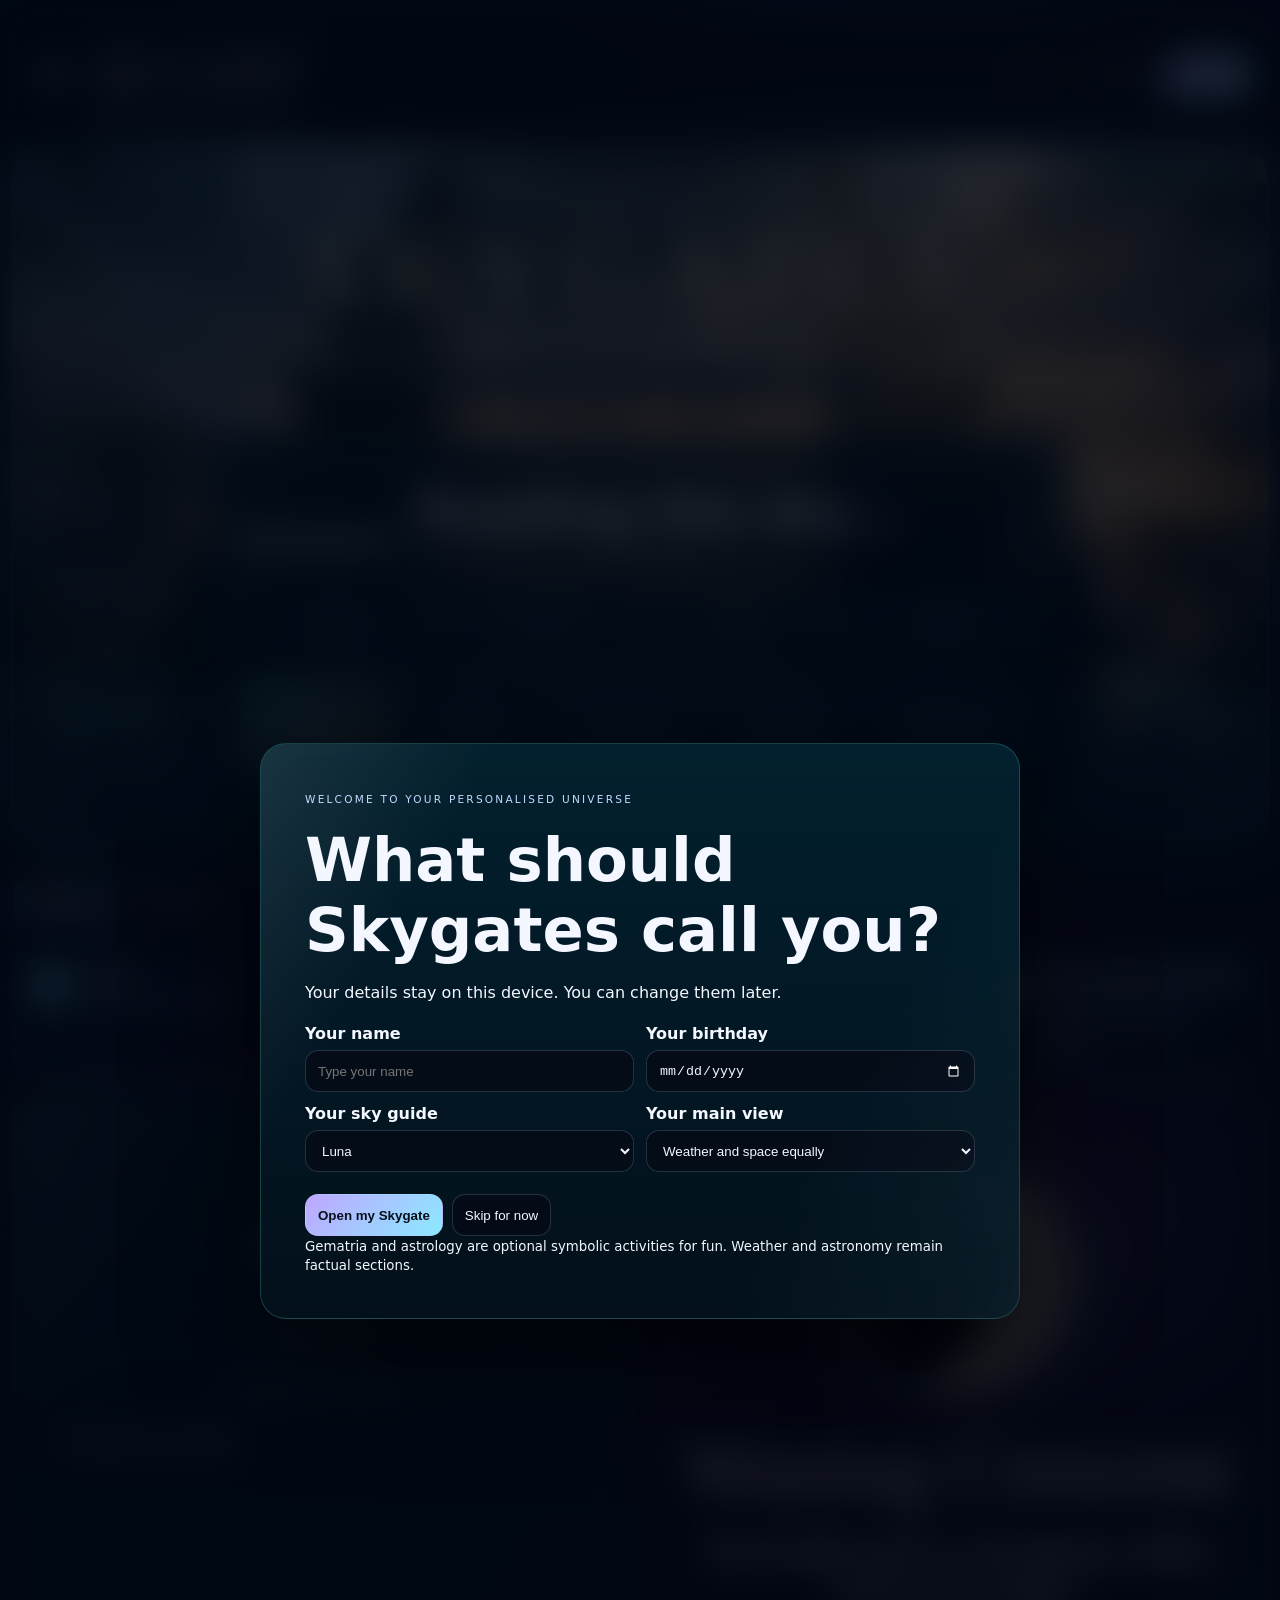
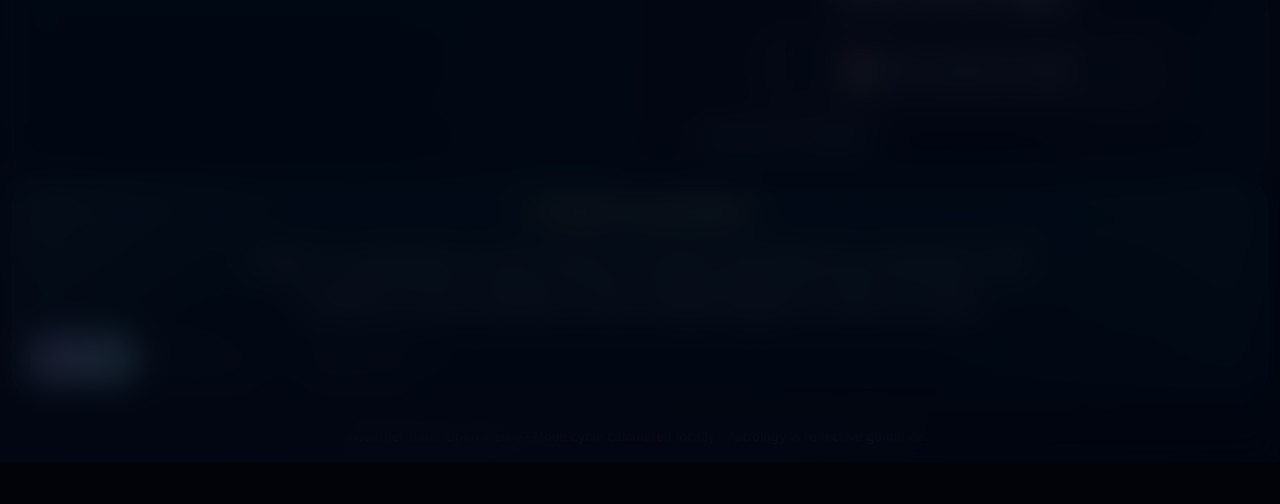
==== commit 17fdf951: "Publish Skygates V020F: index.html" ====
--- a/index.html
+++ b/index.html
@@ -1,14 +1,14 @@
 <!doctype html><html lang="en"><head>
-<meta charset="utf-8"><meta name="viewport" content="width=device-width,initial-scale=1,viewport-fit=cover"><meta name="theme-color" content="#07111f"><meta name="color-scheme" content="dark"><meta name="mobile-web-app-capable" content="yes"><meta name="apple-mobile-web-app-capable" content="yes"><meta name="apple-mobile-web-app-status-bar-style" content="black-translucent"><meta name="apple-mobile-web-app-title" content="Skygates"><meta name="description" content="SKYGATES WEATHER & ASTRONOMY — a personalised digital weather and astronomy universe with name setup, birth Moon, custom guidance and optional symbolic number play."><link rel="manifest" href="./manifest.webmanifest"><link rel="icon" href="./oracle-icon.svg" type="image/svg+xml"><link rel="apple-touch-icon" sizes="180x180" href="./apple-touch-icon.png"><title>SKYGATES · My Personalised Universe</title><link rel="stylesheet" href="./app.css?v=022-real-3d-1"></head>
+<meta charset="utf-8"><meta name="viewport" content="width=device-width,initial-scale=1,viewport-fit=cover"><meta name="theme-color" content="#07111f"><meta name="color-scheme" content="dark"><meta name="mobile-web-app-capable" content="yes"><meta name="apple-mobile-web-app-capable" content="yes"><meta name="apple-mobile-web-app-status-bar-style" content="black-translucent"><meta name="apple-mobile-web-app-title" content="Skygates"><meta name="description" content="SKYGATES WEATHER & ASTRONOMY — a personalised digital weather and astronomy universe with name setup, birth Moon, custom guidance and optional symbolic number play."><link rel="manifest" href="./manifest.webmanifest"><link rel="icon" href="./oracle-icon.svg" type="image/svg+xml"><link rel="apple-touch-icon" sizes="180x180" href="./apple-touch-icon.png"><title>SKYGATES · My Personalised Universe</title><link rel="stylesheet" href="./app.css?v=022a-beach-1"></head>
 <body><canvas id="digitalWorld" aria-hidden="true"></canvas><canvas id="cosmosCanvas" aria-hidden="true"></canvas><div class="scene"></div><div class="atmosphere" aria-hidden="true"><div class="cloud cloud-a"></div><div class="cloud cloud-b"></div><div class="mist"></div><div class="rain-field"></div><div class="aurora"></div></div><div class="veil"></div><div class="portal-ring" aria-hidden="true"><span></span><span></span><span></span></div><main id="app"></main><div id="modalRoot"></div><footer>Weather data: Open-Meteo · Moon cycle calculated locally · Astrology is reflective guidance.</footer><script>
 (function(){
- const K='skygates-v022-cache-reset';
+ const K='skygates-v022a-cache-reset';
  if(!sessionStorage.getItem(K)){
    sessionStorage.setItem(K,'1');
    Promise.all([
      'serviceWorker' in navigator?navigator.serviceWorker.getRegistrations().then(rs=>Promise.all(rs.map(r=>r.unregister()))):Promise.resolve(),
      'caches' in window?caches.keys().then(ks=>Promise.all(ks.map(k=>caches.delete(k)))):Promise.resolve()
-   ]).then(()=>{if(!location.search.includes('v=022'))location.replace(location.pathname+'?v=022-real-3d');});
+   ]).then(()=>{if(!location.search.includes('v=022a'))location.replace(location.pathname+'?v=022a-beach');});
  }
 })();
-</script><script src="./app.js?v=022-real-3d-1" defer></script></body></html>+</script><script src="./app.js?v=022a-beach-1" defer></script></body></html>
--- a/app.css
+++ b/app.css
@@ -73,3 +73,36 @@
 @keyframes v22Pulse{50%{opacity:.35;transform:scale(.7)}}
 @media(max-width:720px){.v022-world{min-height:720px;margin-left:-10px;margin-right:-10px;border-radius:0}.v022-hud{min-height:720px;padding:18px 12px 22px}.v022-brand h1{font-size:3rem;letter-spacing:.11em}.v022-now{grid-template-columns:1fr;text-align:center;gap:8px}.v022-temp{font-size:6rem}.v022-metrics{grid-template-columns:1fr 1fr}.v022-tabs{grid-template-columns:repeat(3,1fr)}.v022-live-card{border-radius:23px}}
 @media(prefers-reduced-motion:reduce){.v022-cloud-layer,.v022-pulse{animation:none}.v022-scene{transition:none}}
+
+
+/* V022A BEACH THEME + SWIPE APP
+   Visual environment only. No readings are baked into scenery; all values remain live app data. */
+:root{--beach-aqua:#54e6e0;--beach-deep:#063b55;--beach-sand:#f2d09b;--beach-sunset:#ff9b63;--beach-glass:rgba(2,23,36,.68)}
+body{background:linear-gradient(180deg,#072f49 0,#04202f 48%,#06111b 100%)}
+.v022-world{border-color:rgba(118,237,229,.48);box-shadow:0 30px 95px rgba(0,19,31,.68),0 0 75px rgba(84,230,224,.18)}
+.v022-scene{filter:saturate(1.2) contrast(1.04) brightness(.92) hue-rotate(-5deg);background-position:center 18%}
+.v022-world[data-day='1'] .v022-scene{filter:saturate(1.25) contrast(1.03) brightness(1.08) hue-rotate(-7deg)}
+.v022-world[data-weather='clear'] .v022-scene{filter:saturate(1.38) contrast(1.02) brightness(1.13) hue-rotate(-8deg)}
+.v022-world[data-weather='rain'] .v022-scene{filter:saturate(.92) contrast(1.12) brightness(.72) hue-rotate(3deg)}
+.v022-world[data-weather='storm'] .v022-scene{filter:saturate(.72) contrast(1.2) brightness(.54) hue-rotate(7deg)}
+.v022-world:before{background:linear-gradient(180deg,rgba(0,45,69,.04),rgba(0,52,72,.02) 42%,rgba(0,23,37,.24) 66%,rgba(1,12,20,.91) 100%),radial-gradient(circle at 73% 20%,rgba(255,189,116,.22),transparent 24%),radial-gradient(circle at 50% 40%,transparent 0 27%,rgba(0,18,29,.18) 85%)}
+.v022-world:after{content:'';position:absolute;z-index:1;left:-8%;right:-8%;bottom:-1%;height:31%;pointer-events:none;background:linear-gradient(180deg,rgba(24,182,198,.04),rgba(22,182,199,.22) 28%,rgba(5,76,101,.5) 58%,rgba(2,34,49,.85));clip-path:polygon(0 22%,8% 17%,16% 24%,25% 14%,34% 23%,43% 16%,52% 24%,62% 13%,72% 21%,82% 15%,91% 23%,100% 17%,100% 100%,0 100%);animation:beachTide 6s ease-in-out infinite;mix-blend-mode:screen;opacity:.72}
+.v022-beach-horizon{position:absolute;z-index:2;left:0;right:0;bottom:15%;height:92px;pointer-events:none;overflow:hidden;opacity:.8;mask-image:linear-gradient(90deg,transparent,#000 8%,#000 92%,transparent)}
+.v022-wave{position:absolute;left:-12%;width:124%;height:34px;border-top:2px solid rgba(196,255,249,.72);border-radius:50%;filter:drop-shadow(0 0 9px rgba(84,230,224,.72));animation:beachWave 5.4s ease-in-out infinite}
+.v022-wave:nth-child(1){top:6px}.v022-wave:nth-child(2){top:26px;animation-delay:-1.9s;opacity:.58}.v022-wave:nth-child(3){top:48px;animation-delay:-3.2s;opacity:.38}
+.v022-light{background:radial-gradient(circle at 69% 22%,rgba(255,202,123,.48),transparent 23%),linear-gradient(160deg,rgba(47,235,225,.08),transparent 48%)}
+.v022-brand h1{color:#fff3cf;text-shadow:0 2px 28px rgba(0,0,0,.85),0 0 20px rgba(84,230,224,.16)}
+.v022-brand small{color:#c9ffff}.v022-chip{border-color:rgba(139,245,236,.3);background:rgba(1,36,52,.62)}
+.v022-live-card{background:linear-gradient(145deg,rgba(2,39,55,.78),rgba(3,17,28,.72));border-color:rgba(108,239,230,.42);box-shadow:0 22px 72px rgba(0,18,29,.48),inset 0 1px rgba(255,255,255,.11)}
+.v022-metric{background:rgba(2,37,51,.68);border-color:rgba(107,232,224,.2)}
+.v022-tabs{display:flex;overflow-x:auto;scroll-snap-type:x mandatory;-webkit-overflow-scrolling:touch;padding-bottom:4px}.v022-tabs button{flex:0 0 min(150px,39vw);scroll-snap-align:center;background:rgba(1,42,58,.72);border-color:rgba(107,232,224,.25)}.v022-tabs button.active{background:linear-gradient(135deg,rgba(84,230,224,.34),rgba(255,179,105,.22));border-color:rgba(166,255,246,.76);box-shadow:0 0 20px rgba(84,230,224,.18)}
+.v022-version{border-color:rgba(92,239,228,.7);color:#d9fffb;background:rgba(1,38,53,.8)}
+.v022-swipe-hint{text-align:center;margin-top:9px;color:#c4eeeb;font-size:.72rem;letter-spacing:.08em}.v022-swipe-hint span{display:inline-block;animation:swipeHint 1.8s ease-in-out infinite}
+.shell>.tabs.friendly-tabs{scroll-snap-type:x mandatory}.shell>.tabs.friendly-tabs button{scroll-snap-align:center}
+#view{touch-action:pan-y;transition:opacity .16s ease,transform .16s ease}#view.swipe-left{opacity:.35;transform:translateX(-18px)}#view.swipe-right{opacity:.35;transform:translateX(18px)}
+.panel{border-color:rgba(100,225,218,.22);background:linear-gradient(180deg,rgba(3,38,52,.84),rgba(3,18,29,.88))}.dock{border-color:rgba(93,226,218,.32);background:rgba(2,27,39,.94)}.dock .active{background:linear-gradient(135deg,var(--beach-aqua),#ffe0a9)}
+@keyframes beachTide{50%{transform:translateY(7px) scaleX(1.015);opacity:.58}}
+@keyframes beachWave{0%,100%{transform:translateX(-1%) scaleY(.82)}50%{transform:translateX(1.5%) scaleY(1.15)}}
+@keyframes swipeHint{50%{transform:translateX(8px);opacity:.55}}
+@media(max-width:720px){.v022-world{min-height:760px}.v022-hud{min-height:760px}.v022-beach-horizon{bottom:19%}.v022-tabs button{flex-basis:42vw}.v022-live-card{padding-bottom:18px}}
+@media(prefers-reduced-motion:reduce){.v022-world:after,.v022-wave,.v022-swipe-hint span{animation:none}}
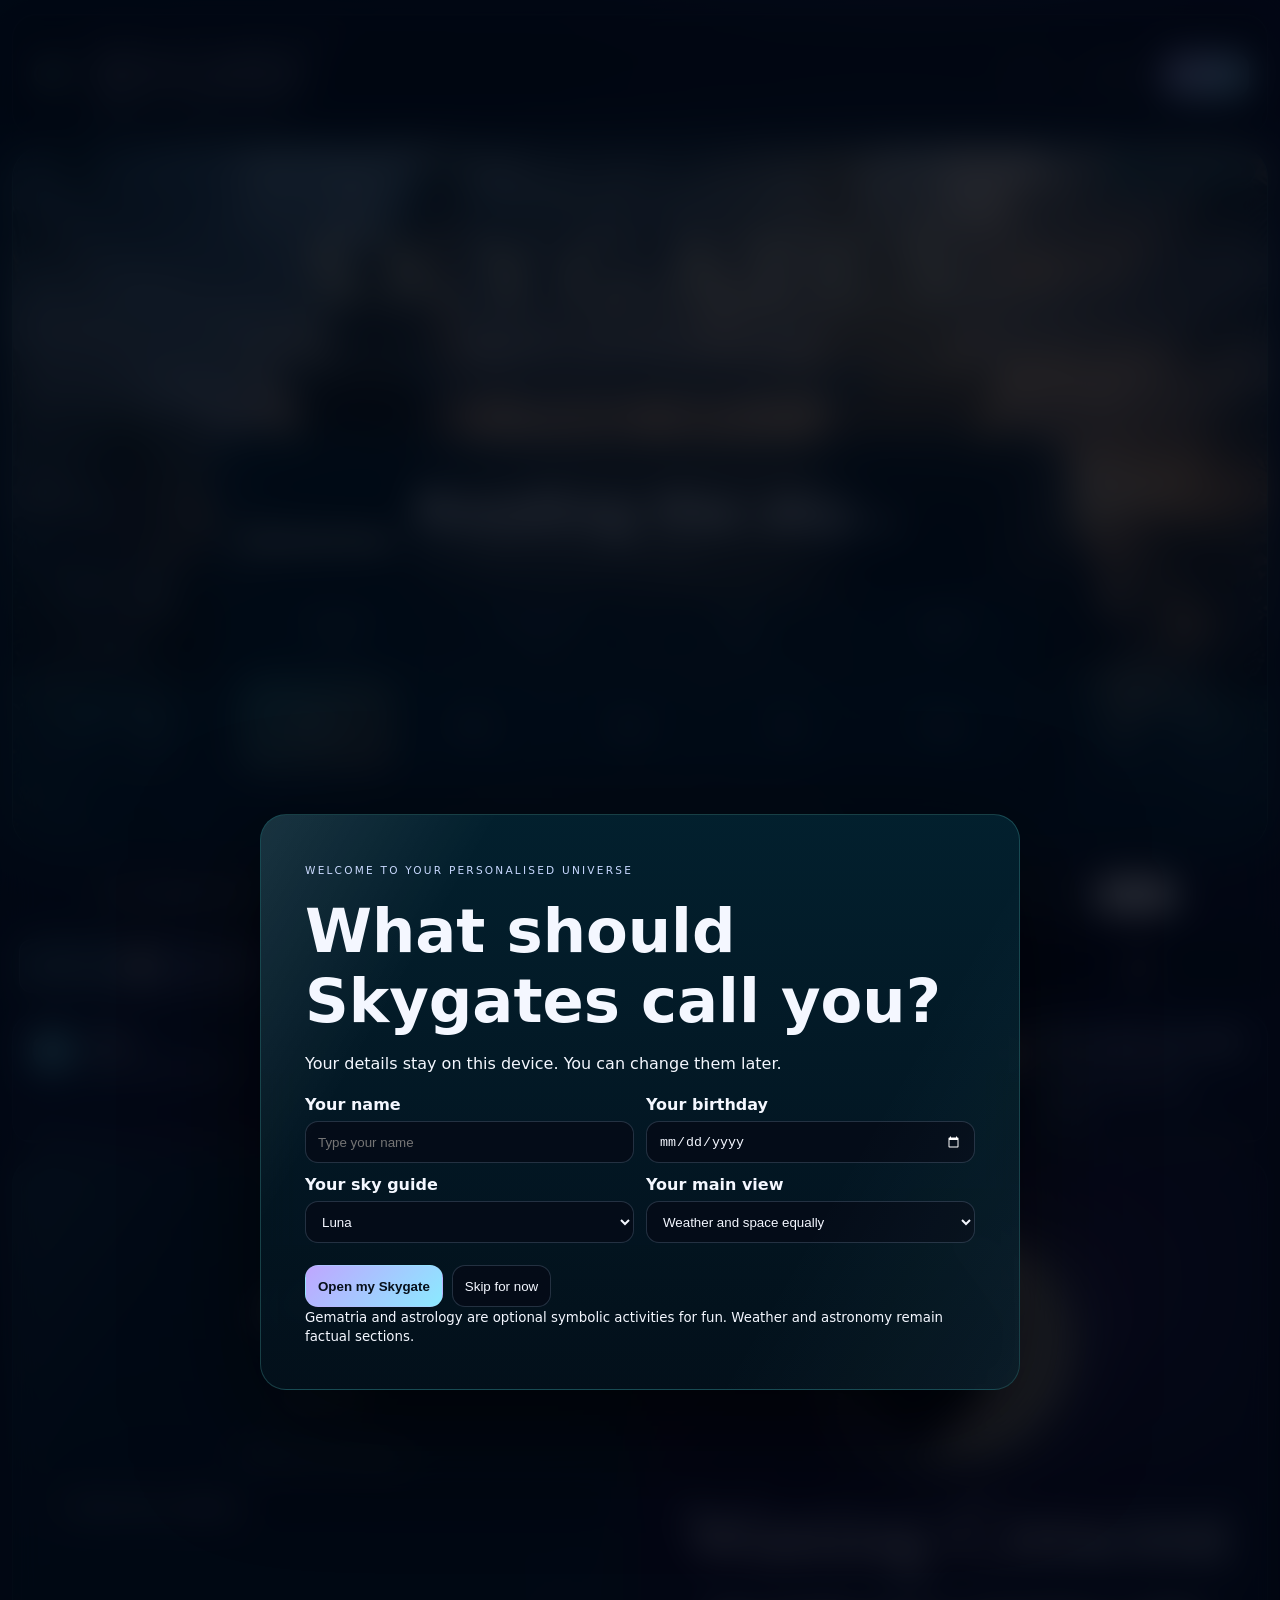
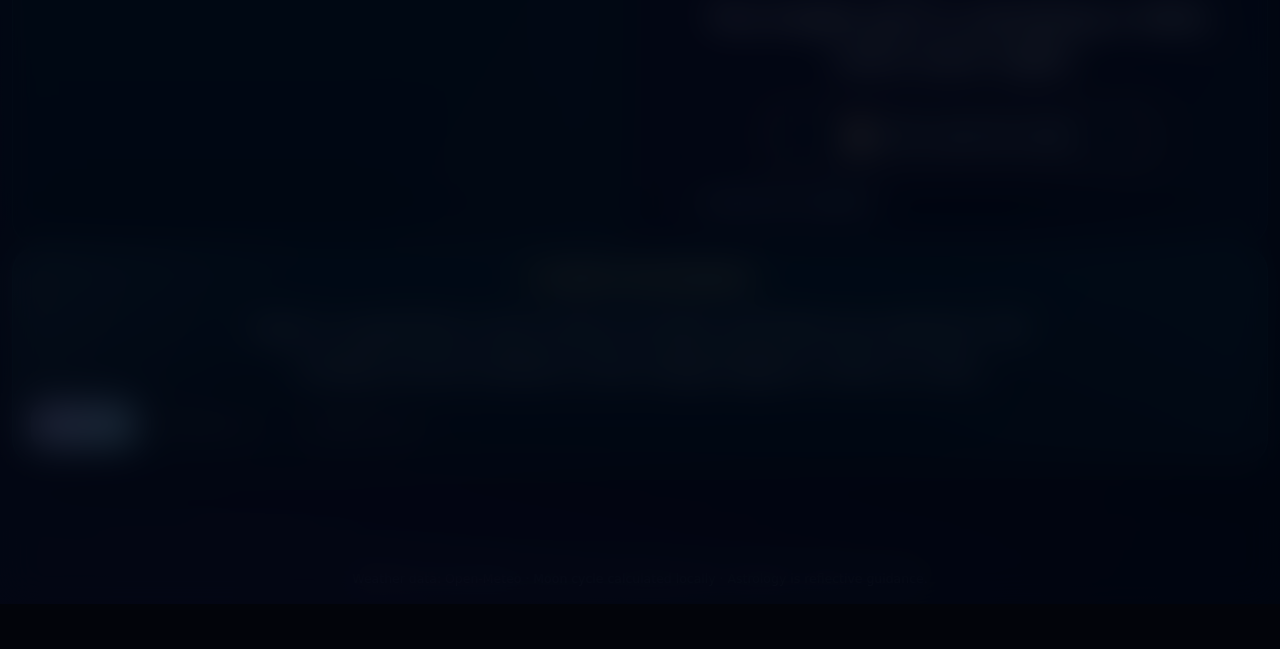
==== commit 730f0973: "Publish Skygates V020F: index.html" ====
--- a/index.html
+++ b/index.html
@@ -1,14 +1,14 @@
 <!doctype html><html lang="en"><head>
-<meta charset="utf-8"><meta name="viewport" content="width=device-width,initial-scale=1,viewport-fit=cover"><meta name="theme-color" content="#07111f"><meta name="color-scheme" content="dark"><meta name="mobile-web-app-capable" content="yes"><meta name="apple-mobile-web-app-capable" content="yes"><meta name="apple-mobile-web-app-status-bar-style" content="black-translucent"><meta name="apple-mobile-web-app-title" content="Skygates"><meta name="description" content="SKYGATES WEATHER & ASTRONOMY — a personalised digital weather and astronomy universe with name setup, birth Moon, custom guidance and optional symbolic number play."><link rel="manifest" href="./manifest.webmanifest"><link rel="icon" href="./oracle-icon.svg" type="image/svg+xml"><link rel="apple-touch-icon" sizes="180x180" href="./apple-touch-icon.png"><title>SKYGATES · My Personalised Universe</title><link rel="stylesheet" href="./app.css?v=022a-beach-1"></head>
+<meta charset="utf-8"><meta name="viewport" content="width=device-width,initial-scale=1,viewport-fit=cover"><meta name="theme-color" content="#07111f"><meta name="color-scheme" content="dark"><meta name="mobile-web-app-capable" content="yes"><meta name="apple-mobile-web-app-capable" content="yes"><meta name="apple-mobile-web-app-status-bar-style" content="black-translucent"><meta name="apple-mobile-web-app-title" content="Skygates"><meta name="description" content="SKYGATES WEATHER & ASTRONOMY — a personalised digital weather and astronomy universe with name setup, birth Moon, custom guidance and optional symbolic number play."><link rel="manifest" href="./manifest.webmanifest"><link rel="icon" href="./oracle-icon.svg" type="image/svg+xml"><link rel="apple-touch-icon" sizes="180x180" href="./apple-touch-icon.png"><title>SKYGATES · My Personalised Universe</title><link rel="stylesheet" href="./app.css?v=025-phone-1"></head>
 <body><canvas id="digitalWorld" aria-hidden="true"></canvas><canvas id="cosmosCanvas" aria-hidden="true"></canvas><div class="scene"></div><div class="atmosphere" aria-hidden="true"><div class="cloud cloud-a"></div><div class="cloud cloud-b"></div><div class="mist"></div><div class="rain-field"></div><div class="aurora"></div></div><div class="veil"></div><div class="portal-ring" aria-hidden="true"><span></span><span></span><span></span></div><main id="app"></main><div id="modalRoot"></div><footer>Weather data: Open-Meteo · Moon cycle calculated locally · Astrology is reflective guidance.</footer><script>
 (function(){
- const K='skygates-v022a-cache-reset';
+ const K='skygates-v025-cache-reset';
  if(!sessionStorage.getItem(K)){
    sessionStorage.setItem(K,'1');
    Promise.all([
      'serviceWorker' in navigator?navigator.serviceWorker.getRegistrations().then(rs=>Promise.all(rs.map(r=>r.unregister()))):Promise.resolve(),
      'caches' in window?caches.keys().then(ks=>Promise.all(ks.map(k=>caches.delete(k)))):Promise.resolve()
-   ]).then(()=>{if(!location.search.includes('v=022a'))location.replace(location.pathname+'?v=022a-beach');});
+   ]).then(()=>{if(!location.search.includes('v=025'))location.replace(location.pathname+'?v=025-beach');});
  }
 })();
-</script><script src="./app.js?v=022a-beach-1" defer></script></body></html>+</script><script src="./app.js?v=025-phone-1" defer></script></body></html>
--- a/app.css
+++ b/app.css
@@ -106,3 +106,16 @@
 @keyframes swipeHint{50%{transform:translateX(8px);opacity:.55}}
 @media(max-width:720px){.v022-world{min-height:760px}.v022-hud{min-height:760px}.v022-beach-horizon{bottom:19%}.v022-tabs button{flex-basis:42vw}.v022-live-card{padding-bottom:18px}}
 @media(prefers-reduced-motion:reduce){.v022-world:after,.v022-wave,.v022-swipe-hint span{animation:none}}
+
+/* V025 PHONE USABILITY FOUNDATION */
+:root{--phone-safe-bottom:max(14px,env(safe-area-inset-bottom));--touch:48px}
+.phone-shell{padding-bottom:calc(92px + var(--phone-safe-bottom))}
+.phone-status{position:sticky;top:8px;z-index:55;margin:8px auto 10px;max-width:1100px;display:flex;align-items:center;gap:8px;padding:9px 12px;border:1px solid rgba(122,225,255,.25);border-radius:999px;background:rgba(3,19,30,.82);backdrop-filter:blur(16px);font-size:12px;box-shadow:0 8px 28px rgba(0,0,0,.22)}
+.phone-status span:nth-of-type(2){margin-left:auto;opacity:.8}.phone-status.error{border-color:rgba(255,126,126,.55)}.phone-status.cached{border-color:rgba(255,210,100,.5)}.status-dot{width:8px;height:8px;border-radius:50%;background:#45f3bb;box-shadow:0 0 12px #45f3bb}.error .status-dot{background:#ff7e7e}.cached .status-dot{background:#ffd264}.mini-action{min-height:34px;border:0;border-radius:18px;padding:0 12px;font-weight:800;background:#fff;color:#092137}
+.phone-tabs{position:sticky;top:56px;z-index:50;display:grid!important;grid-template-columns:repeat(5,minmax(0,1fr));gap:6px;padding:7px;background:rgba(2,17,28,.88);border-radius:20px;backdrop-filter:blur(18px)}
+.phone-tabs .btn{min-width:0;min-height:54px;padding:7px 3px;display:flex;flex-direction:column;align-items:center;justify-content:center;gap:2px;font-size:11px}.phone-tabs .btn b{font-size:18px}.phone-tabs .btn span{white-space:nowrap}
+.phone-dock{display:none}
+.phone-forecast{overflow:hidden}.hour-strip{display:flex;gap:10px;overflow-x:auto;scroll-snap-type:x mandatory;padding:8px 2px 16px;overscroll-behavior-x:contain;-webkit-overflow-scrolling:touch}.hour-card{scroll-snap-align:start;flex:0 0 112px;min-height:174px;border:1px solid rgba(116,224,255,.2);border-radius:20px;padding:13px 10px;background:rgba(5,29,43,.72);display:flex;flex-direction:column;align-items:center;justify-content:space-between;text-align:center}.hour-card time{font-weight:800}.hour-icon{font-size:32px}.hour-card strong{font-size:22px}.hour-card small{display:block;opacity:.8}.phone-tip{padding:12px 14px;border-radius:14px;background:rgba(38,181,202,.11);font-size:13px}.week-list{display:grid;gap:8px}.day-row{display:grid;grid-template-columns:1.5fr 44px .8fr .8fr;align-items:center;gap:8px;padding:13px;border:1px solid rgba(116,224,255,.16);border-radius:17px;background:rgba(4,25,39,.68)}.day-row small{display:block;opacity:.72}.day-icon{font-size:25px;text-align:center}.day-rain{text-align:center}.day-temp{text-align:right}.day-temp strong,.day-temp small{display:block}.shortcut-grid{display:grid;grid-template-columns:repeat(2,minmax(0,1fr));gap:10px}.shortcut{min-height:110px;border:1px solid rgba(116,224,255,.2);border-radius:20px;background:rgba(5,29,43,.75);color:inherit;padding:16px;text-align:left}.shortcut span{font-size:28px;display:block}.shortcut b,.shortcut small{display:block;margin-top:5px}.phone-empty{text-align:center;padding:45px 20px}.loading-orb{width:46px;height:46px;border-radius:50%;border:4px solid rgba(255,255,255,.14);border-top-color:#6ee7ff;margin:0 auto 18px;animation:v025spin .8s linear infinite}@keyframes v025spin{to{transform:rotate(360deg)}}
+@media(max-width:760px){body{padding-bottom:calc(78px + var(--phone-safe-bottom))}.shell{padding-left:10px!important;padding-right:10px!important}.top{align-items:flex-start}.top-actions{gap:5px}.top-actions .btn{min-height:44px;padding:8px 10px;font-size:12px}.top-actions #install{display:none}.brand h1{font-size:24px}.brand small{font-size:11px}.phone-status{top:4px;margin:6px 0 8px;border-radius:14px;flex-wrap:wrap}.phone-status span:nth-of-type(2){margin-left:0;width:100%;order:4}.phone-tabs{display:none!important}.phone-dock{position:fixed!important;left:8px;right:8px;bottom:calc(6px + env(safe-area-inset-bottom));z-index:999;display:grid!important;grid-template-columns:repeat(5,1fr);padding:7px;border-radius:22px;background:rgba(2,17,28,.94);border:1px solid rgba(116,224,255,.18);backdrop-filter:blur(20px);box-shadow:0 12px 40px rgba(0,0,0,.45)}.phone-dock button{min-width:0;min-height:56px;border:0;border-radius:15px;background:transparent;color:rgba(235,249,255,.72);display:flex;flex-direction:column;align-items:center;justify-content:center;gap:2px;font-size:10px}.phone-dock button b{font-size:20px}.phone-dock button.active{background:linear-gradient(135deg,rgba(54,213,220,.28),rgba(48,130,230,.3));color:#fff;box-shadow:inset 0 0 0 1px rgba(122,235,255,.22)}.v022-tabs{display:none!important}.v022-hud{padding-bottom:8px!important}.v022-live-card{margin-bottom:8px}.day-row{grid-template-columns:1.35fr 36px .72fr .72fr;padding:11px 9px;font-size:13px}.shortcut-grid{grid-template-columns:1fr}.panel.section{border-radius:22px;padding:16px}.hour-card{flex-basis:104px}.v022-version{top:max(8px,env(safe-area-inset-top))!important}.v022-hud{top:calc(42px + env(safe-area-inset-top))!important}}
+@media(min-width:761px){.phone-dock{display:none!important}}
+@media(prefers-reduced-motion:reduce){.loading-orb{animation-duration:1.8s}}
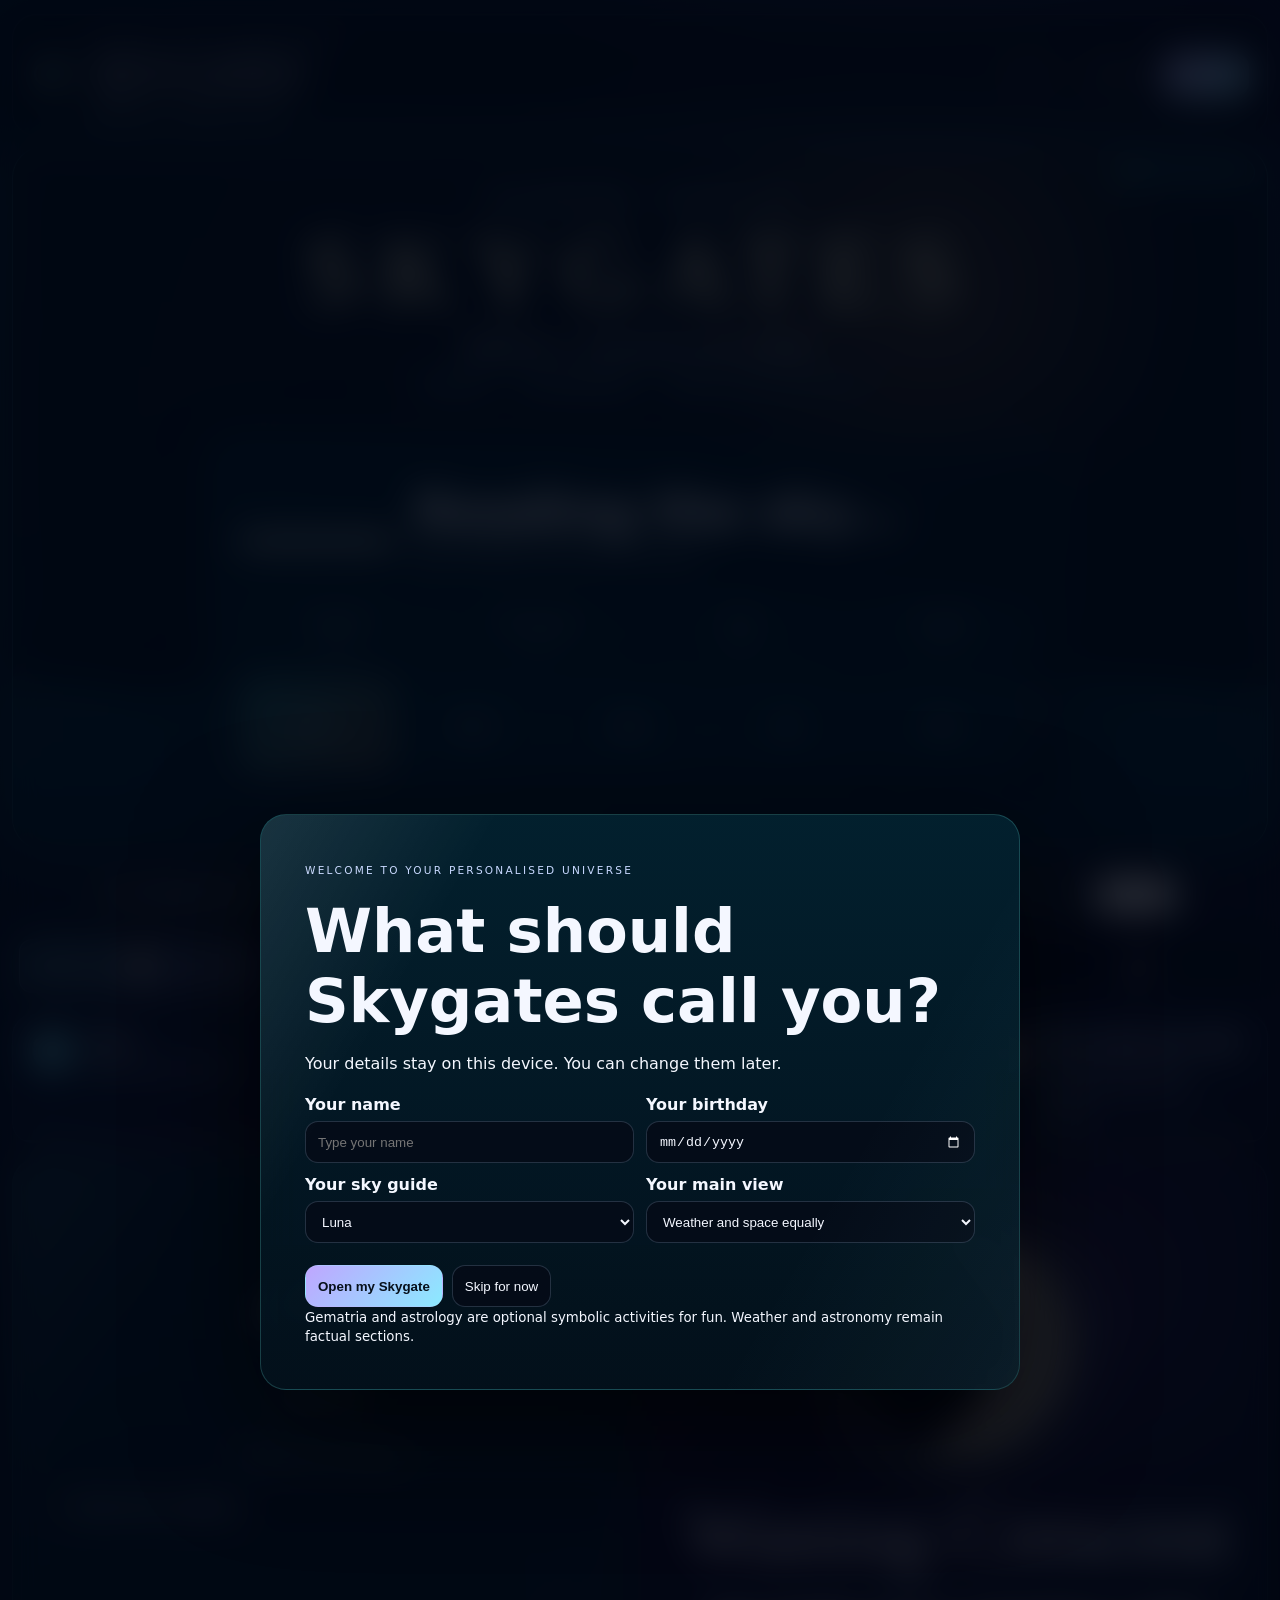
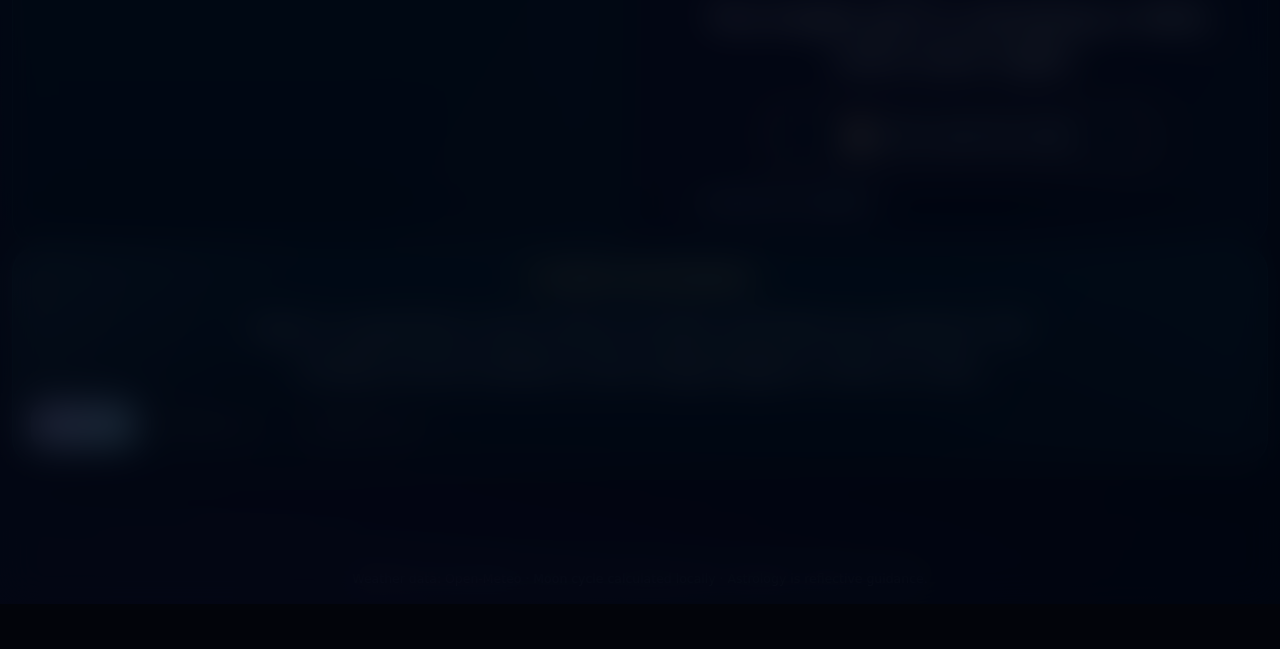
==== commit e68aa9aa: "Publish Skygates V020F: index.html" ====
--- a/index.html
+++ b/index.html
@@ -1,14 +1,14 @@
 <!doctype html><html lang="en"><head>
-<meta charset="utf-8"><meta name="viewport" content="width=device-width,initial-scale=1,viewport-fit=cover"><meta name="theme-color" content="#07111f"><meta name="color-scheme" content="dark"><meta name="mobile-web-app-capable" content="yes"><meta name="apple-mobile-web-app-capable" content="yes"><meta name="apple-mobile-web-app-status-bar-style" content="black-translucent"><meta name="apple-mobile-web-app-title" content="Skygates"><meta name="description" content="SKYGATES WEATHER & ASTRONOMY — a personalised digital weather and astronomy universe with name setup, birth Moon, custom guidance and optional symbolic number play."><link rel="manifest" href="./manifest.webmanifest"><link rel="icon" href="./oracle-icon.svg" type="image/svg+xml"><link rel="apple-touch-icon" sizes="180x180" href="./apple-touch-icon.png"><title>SKYGATES · My Personalised Universe</title><link rel="stylesheet" href="./app.css?v=025-phone-1"></head>
+<meta charset="utf-8"><meta name="viewport" content="width=device-width,initial-scale=1,viewport-fit=cover"><meta name="theme-color" content="#07111f"><meta name="color-scheme" content="dark"><meta name="mobile-web-app-capable" content="yes"><meta name="apple-mobile-web-app-capable" content="yes"><meta name="apple-mobile-web-app-status-bar-style" content="black-translucent"><meta name="apple-mobile-web-app-title" content="Skygates"><meta name="description" content="SKYGATES WEATHER & ASTRONOMY — a personalised digital weather and astronomy universe with name setup, birth Moon, custom guidance and optional symbolic number play."><link rel="manifest" href="./manifest.webmanifest"><link rel="icon" href="./oracle-icon.svg" type="image/svg+xml"><link rel="apple-touch-icon" sizes="180x180" href="./apple-touch-icon.png"><title>SKYGATES · My Personalised Universe</title><link rel="stylesheet" href="./app.css?v=026-live3d-1"></head>
 <body><canvas id="digitalWorld" aria-hidden="true"></canvas><canvas id="cosmosCanvas" aria-hidden="true"></canvas><div class="scene"></div><div class="atmosphere" aria-hidden="true"><div class="cloud cloud-a"></div><div class="cloud cloud-b"></div><div class="mist"></div><div class="rain-field"></div><div class="aurora"></div></div><div class="veil"></div><div class="portal-ring" aria-hidden="true"><span></span><span></span><span></span></div><main id="app"></main><div id="modalRoot"></div><footer>Weather data: Open-Meteo · Moon cycle calculated locally · Astrology is reflective guidance.</footer><script>
 (function(){
- const K='skygates-v025-cache-reset';
+ const K='skygates-v026-cache-reset';
  if(!sessionStorage.getItem(K)){
    sessionStorage.setItem(K,'1');
    Promise.all([
      'serviceWorker' in navigator?navigator.serviceWorker.getRegistrations().then(rs=>Promise.all(rs.map(r=>r.unregister()))):Promise.resolve(),
      'caches' in window?caches.keys().then(ks=>Promise.all(ks.map(k=>caches.delete(k)))):Promise.resolve()
-   ]).then(()=>{if(!location.search.includes('v=025'))location.replace(location.pathname+'?v=025-beach');});
+   ]).then(()=>{if(!location.search.includes('v=026'))location.replace(location.pathname+'?v=026-beach');});
  }
 })();
-</script><script src="./app.js?v=025-phone-1" defer></script></body></html>+</script><script src="./app.js?v=026-live3d-1" defer></script><script type="module" src="./sky3d.js?v=026-live3d-1"></script></body></html>
--- a/app.css
+++ b/app.css
@@ -47,7 +47,7 @@
 .scene{background:none!important;opacity:0!important}
 #digitalWorld,#cosmosCanvas,.portal-ring{display:none!important}
 .v022-world{position:relative;min-height:min(78vh,820px);margin:10px 0 18px;border-radius:32px;overflow:hidden;border:1px solid rgba(250,216,143,.38);box-shadow:0 28px 90px rgba(0,0,0,.52),0 0 64px rgba(91,175,255,.14);isolation:isolate;perspective:1000px;background:#050b12}
-.v022-scene{position:absolute;inset:-4%;z-index:0;background-image:url('./skygates-temple-world.png');background-size:cover;background-position:center 22%;transform:translate3d(var(--scene-x,0),var(--scene-y,0),0) scale(1.09);transition:filter 1.3s ease,transform .18s ease-out;filter:saturate(1.08) contrast(1.06) brightness(.78)}
+.v022-scene{position:absolute;inset:-4%;z-index:0;background-image:url('./skygates-scene-clean.webp');background-size:cover;background-position:center 22%;transform:translate3d(var(--scene-x,0),var(--scene-y,0),0) scale(1.09);transition:filter 1.3s ease,transform .18s ease-out;filter:saturate(1.08) contrast(1.06) brightness(.78)}
 .v022-world[data-day='1'] .v022-scene{filter:saturate(1.08) contrast(1.05) brightness(.98)}
 .v022-world[data-weather='clear'] .v022-scene{filter:saturate(1.2) contrast(1.03) brightness(1.05)}
 .v022-world[data-weather='rain'] .v022-scene{filter:saturate(.88) contrast(1.12) brightness(.68) hue-rotate(4deg)}
@@ -119,3 +119,13 @@
 @media(max-width:760px){body{padding-bottom:calc(78px + var(--phone-safe-bottom))}.shell{padding-left:10px!important;padding-right:10px!important}.top{align-items:flex-start}.top-actions{gap:5px}.top-actions .btn{min-height:44px;padding:8px 10px;font-size:12px}.top-actions #install{display:none}.brand h1{font-size:24px}.brand small{font-size:11px}.phone-status{top:4px;margin:6px 0 8px;border-radius:14px;flex-wrap:wrap}.phone-status span:nth-of-type(2){margin-left:0;width:100%;order:4}.phone-tabs{display:none!important}.phone-dock{position:fixed!important;left:8px;right:8px;bottom:calc(6px + env(safe-area-inset-bottom));z-index:999;display:grid!important;grid-template-columns:repeat(5,1fr);padding:7px;border-radius:22px;background:rgba(2,17,28,.94);border:1px solid rgba(116,224,255,.18);backdrop-filter:blur(20px);box-shadow:0 12px 40px rgba(0,0,0,.45)}.phone-dock button{min-width:0;min-height:56px;border:0;border-radius:15px;background:transparent;color:rgba(235,249,255,.72);display:flex;flex-direction:column;align-items:center;justify-content:center;gap:2px;font-size:10px}.phone-dock button b{font-size:20px}.phone-dock button.active{background:linear-gradient(135deg,rgba(54,213,220,.28),rgba(48,130,230,.3));color:#fff;box-shadow:inset 0 0 0 1px rgba(122,235,255,.22)}.v022-tabs{display:none!important}.v022-hud{padding-bottom:8px!important}.v022-live-card{margin-bottom:8px}.day-row{grid-template-columns:1.35fr 36px .72fr .72fr;padding:11px 9px;font-size:13px}.shortcut-grid{grid-template-columns:1fr}.panel.section{border-radius:22px;padding:16px}.hour-card{flex-basis:104px}.v022-version{top:max(8px,env(safe-area-inset-top))!important}.v022-hud{top:calc(42px + env(safe-area-inset-top))!important}}
 @media(min-width:761px){.phone-dock{display:none!important}}
 @media(prefers-reduced-motion:reduce){.loading-orb{animation-duration:1.8s}}
+
+/* V026 real Three.js live sky layer. Scenery contains no dates, numbers, labels or UI. */
+.v022-world{isolation:isolate;background:#07111f}
+.v022-scene{z-index:0;background-position:center center;filter:saturate(1.05) contrast(1.05) brightness(.62)}
+.v026-three-canvas{position:absolute;inset:0;width:100%;height:100%;z-index:2;pointer-events:none;display:block}
+.v022-cloud-layer,.v022-light,.v022-beach-horizon{display:none!important}
+.v022-hud,.v022-version{z-index:5}
+.v022-world[data-day='0'] .v022-scene{filter:saturate(.72) contrast(1.14) brightness(.32) hue-rotate(8deg)}
+.v022-world[data-weather='rain'] .v022-scene{filter:saturate(.74) contrast(1.1) brightness(.43)}
+.v022-world[data-weather='storm'] .v022-scene{filter:saturate(.58) contrast(1.2) brightness(.29)}
